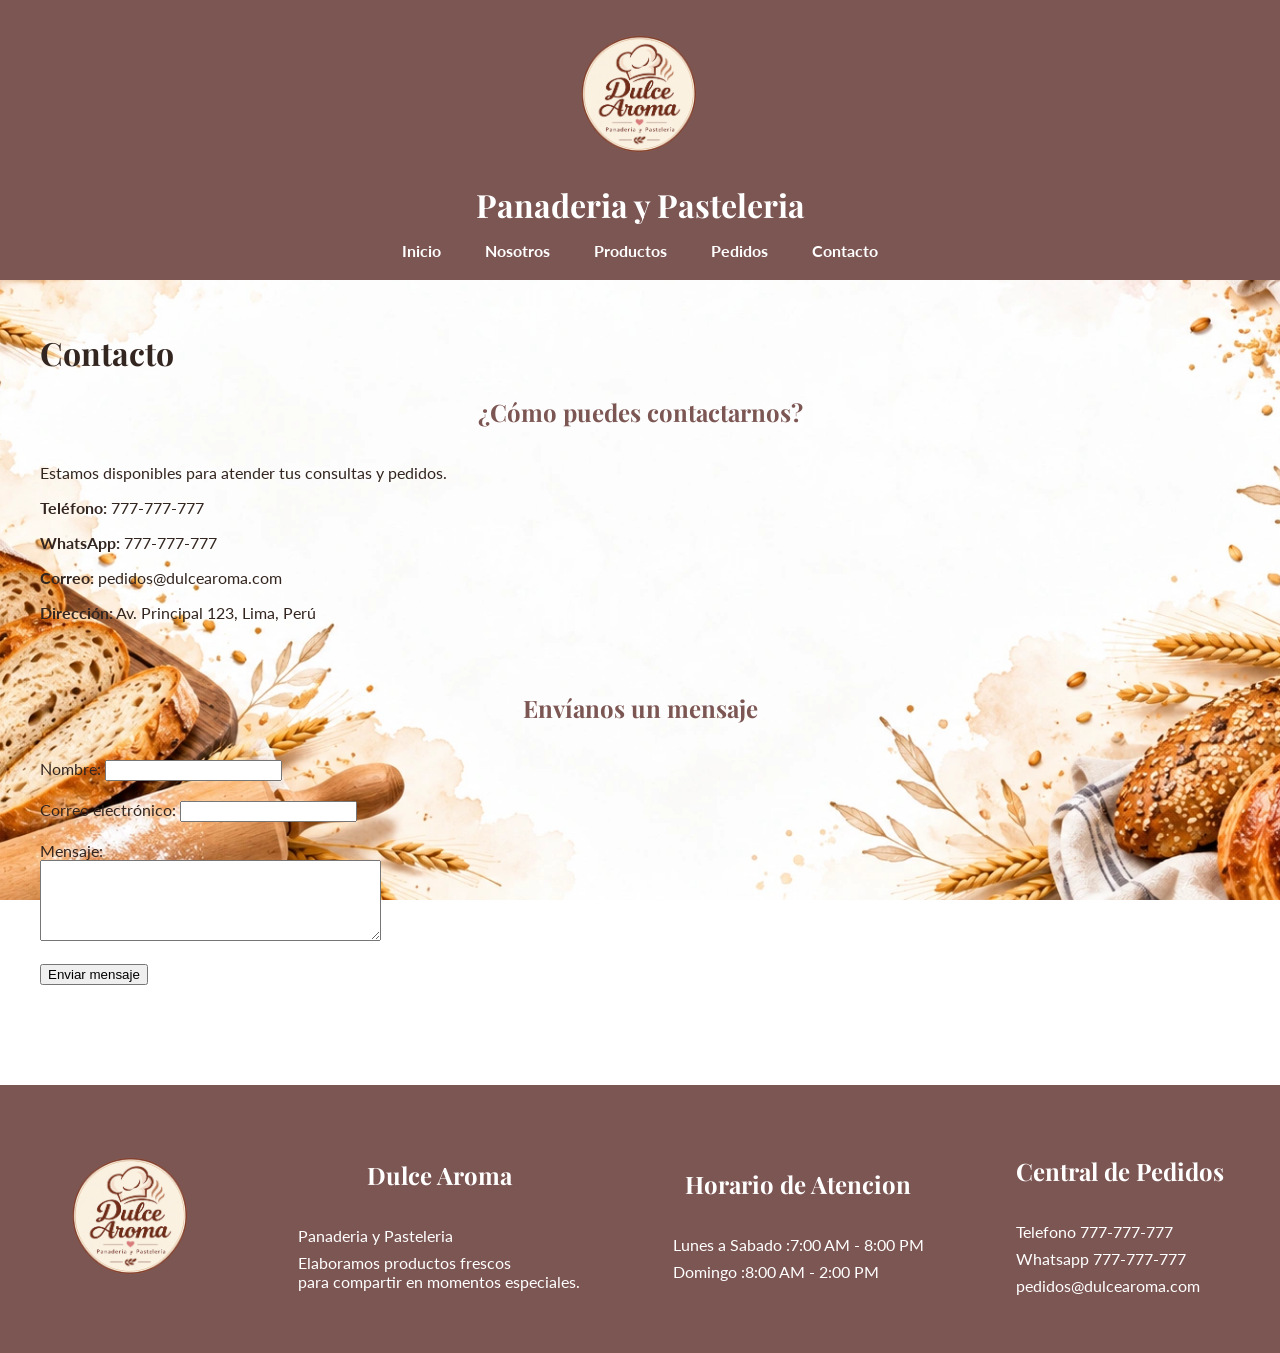
==== contacto.html @ 2ff8c884 "ewe ewe" ====
<!DOCTYPE html>
<html lang="en">
<head>
    <meta charset="UTF-8">
    <meta name="viewport" content="width=device-width, initial-scale=1.0">
    <title>Contacto</title>
    <link rel="stylesheet" href="css/styles.css">
    <link rel="preconnect" href="https://fonts.googleapis.com">
    <link rel="preconnect" href="https://fonts.gstatic.com" crossorigin>

    <link href="https://fonts.googleapis.com/css2?family=Lato:wght@400;700&family=Playfair+Display:wght@600;700&display=swap" rel="stylesheet">
</head>
<body>
    <header>
    <img src="img/logo.webp" alt="Logotipo de Dulce Aroma">
    <h1>Panaderia y Pasteleria</h1>
    <div>
        <nav>
        <a href="index.html">Inicio</a>
        <a href="nosotros.html">Nosotros</a>
        <a href="productos.html">Productos</a>
        <a href="pedidos.html">Pedidos</a>
        <a href="contacto.html">Contacto</a>
        </nav>
     </div>
     
   
    </header>

<body>

    <main>

        <h1>Contacto</h1>

        <section>
            <h2>¿Cómo puedes contactarnos?</h2>

            <p>Estamos disponibles para atender tus consultas y pedidos.</p>

            <p><strong>Teléfono:</strong> 777-777-777</p>
            <p><strong>WhatsApp:</strong> 777-777-777</p>
            <p><strong>Correo:</strong> pedidos@dulcearoma.com</p>
            <p><strong>Dirección:</strong> Av. Principal 123, Lima, Perú</p>
        </section>

    

        <section>
            <h2>Envíanos un mensaje</h2>

            <form>

                <label for="nombre">Nombre:</label>
                <input type="text" id="nombre" name="nombre">

                <br><br>

                <label for="correo">Correo electrónico:</label>
                <input type="email" id="correo" name="correo">

                <br><br>

                <label for="mensaje">Mensaje:</label>
                <br>
                <textarea id="mensaje" name="mensaje" rows="5" cols="40"></textarea>

                <br><br>

                <button type="submit">Enviar mensaje</button>

            </form>
        </section>

    </main>





    <footer>
        <section>
            <img src="img/logo.webp" alt="Logotipo de Dulce Aroma">
        </section>
        <section>
            <h2>Dulce Aroma</h2>
            <p>Panaderia y Pasteleria</p>
            <p>Elaboramos productos frescos <br> para compartir en momentos especiales.</p>   
       </section>
        <section>
            <h2>Horario de Atencion</h2>
            <p>Lunes a Sabado :7:00 AM - 8:00 PM</p>
            <p>Domingo :8:00 AM - 2:00 PM</p>
        </section>
         <section>
            <h2>Central de Pedidos</h2>
            <p>Telefono 777-777-777</p>
            <p>Whatsapp 777-777-777</p>   
            <p>pedidos@dulcearoma.com</p>
       </section>
    
            
    </footer>
</body>
</html>
---- css/styles.css ----
* {
    box-sizing: border-box;
}

body {
    margin: 0;
    font-family: "lato", sans-serif;
    background-image: url('../img/fondo3.webp');
    background-size: cover;
    background-position: center;
    background-attachment: fixed;
    color: #33251F;
}
h1, h2, h3 {
    font-family: "Playfair Display", serif;
    
}


/* =========================
   HEADER
   ========================= */

header {
    background-color: #7C5653;
    color: #FFFFFF;
    text-align: center;
    padding: 20px;
}

header img {
    width: 150px;
    max-width: 100%;
}

header h1 {
    color: #FFFFFF;
    margin: 10px 0 5px;
}

header p {
    margin: 0 0 20px;
    color: #FFFFFF;
}


/* =========================
   MENU
   ========================= */

nav {
    margin-top: 15px;
}

nav a {
    color: #FFFFFF;
    text-decoration: none;
    margin: 0 20px;
    font-weight: bold;
}

nav a:hover {
    color: #F3E4D0;
}


/* =========================
   CONTENIDO PRINCIPAL
   ========================= */

main {
    max-width: 1400px;
    margin: 0 auto;
    padding: 30px 40px;
}

section {
    margin-bottom: 70px;
}

section > h2 {
    text-align: center;
    color: #7C5653;
    margin-bottom: 35px;
}


/* =========================
   PRIMERA SECCIÓN
   ========================= */

main section:first-child {
    width: 100vw;
    margin-left: calc(50% - 50vw);
    text-align: center;
}

main section:first-child img {
    width: 100%;
    display: block;
}

main section:first-child p {
    font-size: 18px;
}


/* =========================
   CATEGORÍAS
   ========================= */

.categorias {
    display: grid;
    grid-template-columns: repeat(4, 1fr);
    gap: 50px;
}

.categorias h2 {
    grid-column: 1 / -1;
}


/* Imágenes de las categorías */

.categorias article img {
    width: 100%;
    height: 280px;
    object-fit: cover;
    display: block;

    border-radius: 15px;
    box-shadow: 0 4px 10px rgba(0, 0, 0, 0.20);
}


/* =========================
   PRODUCTOS DESTACADOS
   ========================= */

.productos-destacados {
    display: grid;
    grid-template-columns: repeat(4, 1fr);
    gap: 50px;
}

.productos-destacados h2 {
    grid-column: 1 / -1;
}


/* =========================
   ARTÍCULOS
   ========================= */

article {
    background-color: transparent;
    padding: 0;
    margin: 0;
    text-align: center;
}

article h3 {
    color: #7C5653;
    margin-bottom: 20px;
}

article p {
    margin-top: 18px;
    line-height: 1.4;
}


/* =========================
   FOOTER
   ========================= */

footer {
    background-color: #7C5653;
    color: #FFFFFF;
    padding: 50px 40px;

    display: flex;
    justify-content: space-around;
    align-items: center;

    gap: 60px;
}

footer section {
    margin-bottom: 0;
}

footer h2 {
    color: #FFFFFF;
}

footer p {
    margin: 8px 0;
}

footer img {
    width: 150px;
    height: auto;
}


/* =========================
   SLIDER
   ========================= */

.slider {
    width: 100%;
    height: 700px;
    overflow: hidden;
}

.imagenes {
    display: flex;
    width: 400%;
    animation: cambiar 20s infinite;
}

.imagenes img {
    width: 25%;
    height: 700px;
    object-fit: cover;
}


/* Animación del slider */

@keyframes cambiar {

    0% {
        transform: translateX(0);
    }

    20% {
        transform: translateX(0);
    }

    25% {
        transform: translateX(-25%);
    }

    45% {
        transform: translateX(-25%);
    }

    50% {
        transform: translateX(-50%);
    }

    70% {
        transform: translateX(-50%);
    }

    75% {
        transform: translateX(-75%);
    }

    95% {
        transform: translateX(-75%);
    }

    100% {
        transform: translateX(0);
    }
}


/* =========================
   PÁGINA NOSOTROS
   ========================= */

.nosotros-bloque {
    display: grid;
    grid-template-columns: 1fr 1fr;
    align-items: center;
    gap: 50px;
    max-width: 1200px;
    margin: 0 auto 70px;
    padding: 30px;
}

.nosotros-texto {
    text-align: left;
}

.nosotros-texto h2 {
    color: #7C5653;
    margin-bottom: 20px;
}

.nosotros-texto p {
    font-size: 18px;
    line-height: 1.6;
}

.nosotros-imagen img {
    width: 100%;
    height: 350px;
    object-fit: cover;
    border-radius: 20px;
    box-shadow: 0 4px 12px rgba(0, 0, 0, 0.20);
}


/* =========================
   PÁGINA PRODUCTOS
   ========================= */

.producto-categoria {
    display: grid;
    grid-template-columns: 1fr 1fr;
    align-items: center;
    gap: 60px;
    max-width: 1200px;
    margin: 0 auto 70px;
    padding: 30px;
}

.producto-texto {
    text-align: left;
}

.producto-texto h2 {
    color: #7C5653;
    margin-bottom: 25px;
}

.producto-texto ul {
    padding-left: 25px;
}

.producto-texto li {
    font-size: 18px;
    margin-bottom: 10px;
}

.producto-imagen img {
    width: 100%;
    height: 350px;
    object-fit: cover;
    border-radius: 20px;
    box-shadow: 0 4px 12px rgba(0, 0, 0, 0.20);
}


/* =========================
   RESPONSIVE
   TABLETS
   ========================= */

@media (max-width: 1024px) {

    main {
        padding: 30px;
    }

    nav a {
        margin: 0 10px;
    }

    .categorias {
        grid-template-columns: repeat(2, 1fr);
        gap: 30px;
    }

    .productos-destacados {
        grid-template-columns: repeat(2, 1fr);
        gap: 30px;
    }

    footer {
        gap: 30px;
    }

}


/* =========================
   RESPONSIVE
   CELULARES
   ========================= */

@media (max-width: 768px) {

    /* BODY */

    body {
        background-attachment: scroll;
    }


    /* HEADER */

    header {
        padding: 15px;
    }

    header img {
        width: 120px;
    }

    header h1 {
        font-size: 24px;
    }


    /* MENÚ */

    nav {
        display: flex;
        flex-direction: column;
        align-items: center;
        gap: 12px;
    }

    nav a {
        margin: 0;
    }


    /* CONTENIDO */

    main {
        padding: 20px;
    }

    main h1 {
        font-size: 28px;
    }


    /* CATEGORÍAS */

    .categorias {
        grid-template-columns: 1fr;
        gap: 40px;
    }

    .categorias article img {
        height: 300px;
    }


    /* PRODUCTOS DESTACADOS */

    .productos-destacados {
        grid-template-columns: 1fr;
        gap: 40px;
    }


    /* SLIDER */

    .slider {
        height: 400px;
    }

    .imagenes img {
        height: 400px;
    }


    /* NOSOTROS */

    .nosotros-bloque {
        grid-template-columns: 1fr;
        gap: 30px;
        padding: 20px;
        margin-bottom: 50px;
    }

    .nosotros-texto {
        text-align: left;
    }

    .nosotros-texto h2 {
        text-align: center;
    }

    .nosotros-texto p {
        font-size: 16px;
    }

    .nosotros-imagen img {
        height: 300px;
    }


    /* PRODUCTOS */

    .producto-categoria {
        grid-template-columns: 1fr;
        gap: 30px;
        padding: 20px;
        margin-bottom: 50px;
    }

    .producto-texto {
        order: 1;
    }

    .producto-imagen {
        order: 2;
    }

    .producto-imagen img {
        height: 300px;
    }


    /* FOOTER */

    footer {
        flex-direction: column;
        text-align: center;
        padding: 40px 20px;
        gap: 30px;
    }

    footer section {
        width: 100%;
    }

    footer img {
        width: 120px;
    }

}
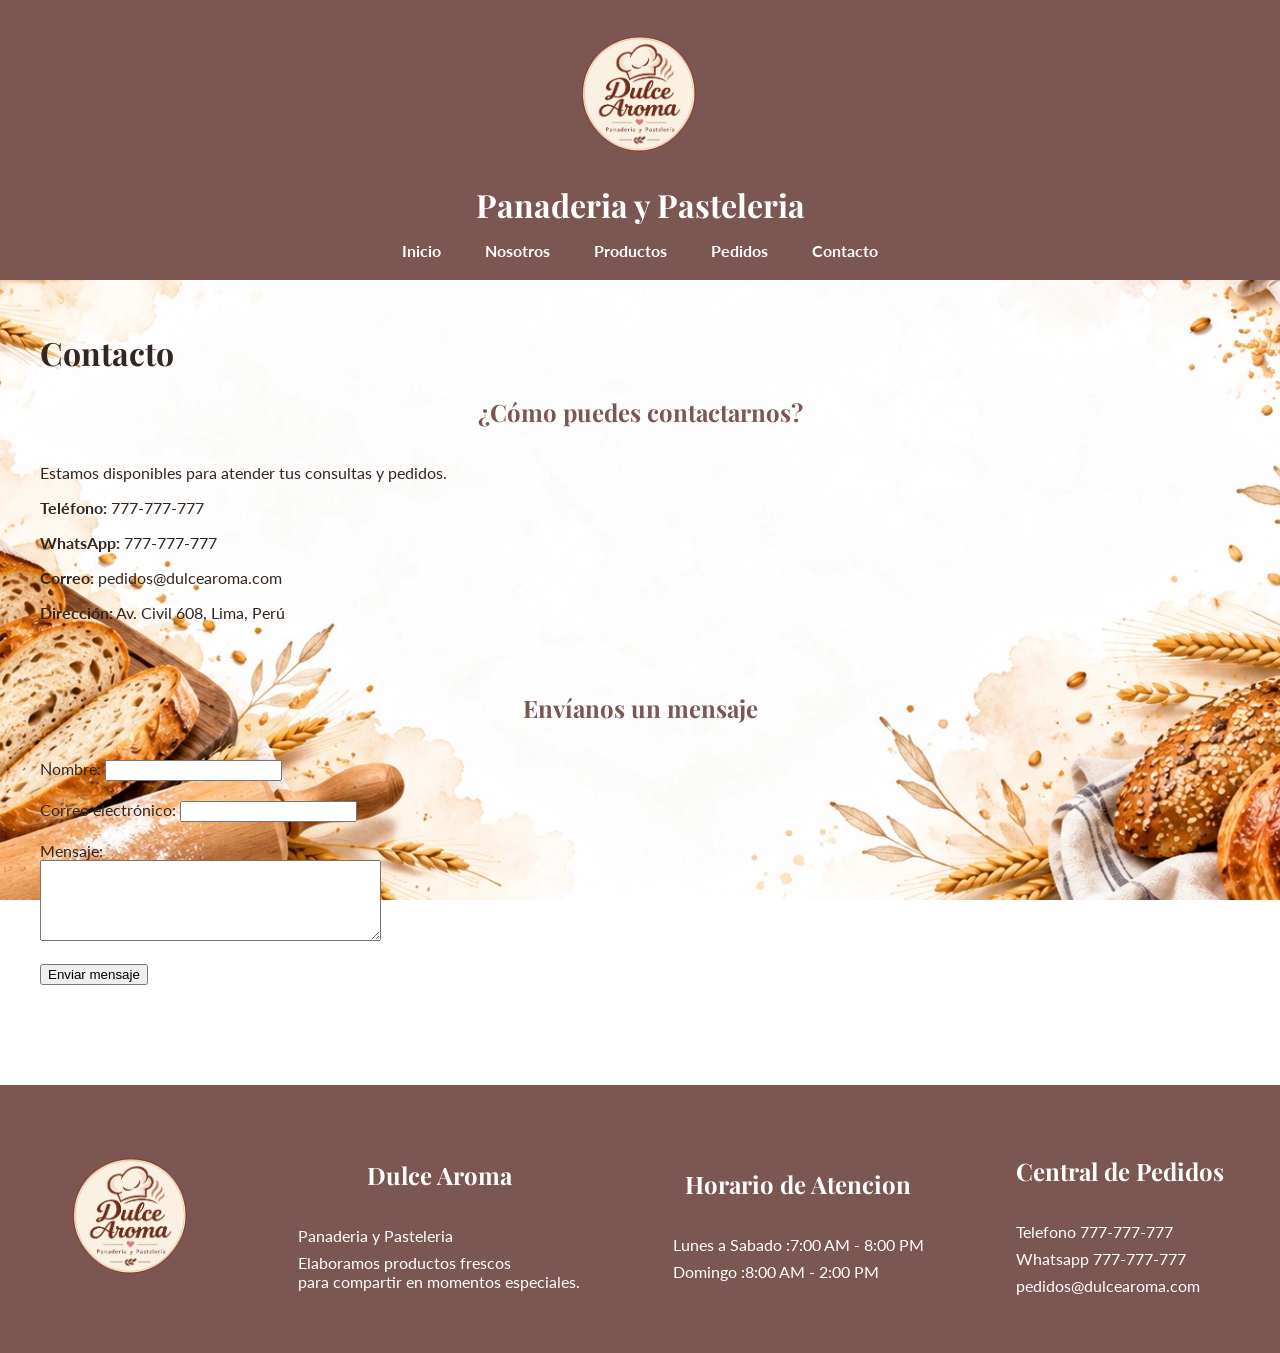
==== commit 1c496bb0: "Final 1 Proyecto" ====
--- a/contacto.html
+++ b/contacto.html
@@ -1,5 +1,5 @@
 <!DOCTYPE html>
-<html lang="en">
+<html lang="es">
 <head>
     <meta charset="UTF-8">
     <meta name="viewport" content="width=device-width, initial-scale=1.0">
@@ -27,8 +27,6 @@
    
     </header>
 
-<body>
-
     <main>
 
         <h1>Contacto</h1>
@@ -41,7 +39,7 @@
             <p><strong>Teléfono:</strong> 777-777-777</p>
             <p><strong>WhatsApp:</strong> 777-777-777</p>
             <p><strong>Correo:</strong> pedidos@dulcearoma.com</p>
-            <p><strong>Dirección:</strong> Av. Principal 123, Lima, Perú</p>
+            <p><strong>Dirección:</strong> Av. Civil 608, Lima, Perú</p>
         </section>
 
     
--- a/css/styles.css
+++ b/css/styles.css
@@ -17,9 +17,7 @@
 }
 
 
-/* =========================
-   HEADER
-   ========================= */
+/* HEADER */
 
 header {
     background-color: #7C5653;
@@ -44,9 +42,7 @@
 }
 
 
-/* =========================
-   MENU
-   ========================= */
+/* MENU */
 
 nav {
     margin-top: 15px;
@@ -64,9 +60,7 @@
 }
 
 
-/* =========================
-   CONTENIDO PRINCIPAL
-   ========================= */
+/* CONTENIDO PRINCIPAL */
 
 main {
     max-width: 1400px;
@@ -85,9 +79,7 @@
 }
 
 
-/* =========================
-   PRIMERA SECCIÓN
-   ========================= */
+/* PRIMERA SECCIÓN */
 
 main section:first-child {
     width: 100vw;
@@ -105,9 +97,7 @@
 }
 
 
-/* =========================
-   CATEGORÍAS
-   ========================= */
+/* CATEGORÍAS */
 
 .categorias {
     display: grid;
@@ -120,7 +110,7 @@
 }
 
 
-/* Imágenes de las categorías */
+/* IMAGENES DE LAS CATEGORIAS */
 
 .categorias article img {
     width: 100%;
@@ -133,9 +123,7 @@
 }
 
 
-/* =========================
-   PRODUCTOS DESTACADOS
-   ========================= */
+/* PRODUCTOS DESTACADOS */
 
 .productos-destacados {
     display: grid;
@@ -148,9 +136,7 @@
 }
 
 
-/* =========================
-   ARTÍCULOS
-   ========================= */
+/* ARTÍCULOS */
 
 article {
     background-color: transparent;
@@ -170,9 +156,7 @@
 }
 
 
-/* =========================
-   FOOTER
-   ========================= */
+/* FOOTER */
 
 footer {
     background-color: #7C5653;
@@ -204,9 +188,7 @@
 }
 
 
-/* =========================
-   SLIDER
-   ========================= */
+/* SLIDER */
 
 .slider {
     width: 100%;
@@ -227,7 +209,7 @@
 }
 
 
-/* Animación del slider */
+/* ANIMACION DEL SLIDER */
 
 @keyframes cambiar {
 
@@ -269,9 +251,7 @@
 }
 
 
-/* =========================
-   PÁGINA NOSOTROS
-   ========================= */
+/* PÁGINA NOSOTROS */
 
 .nosotros-bloque {
     display: grid;
@@ -306,9 +286,7 @@
 }
 
 
-/* =========================
-   PÁGINA PRODUCTOS
-   ========================= */
+/* PÁGINA PRODUCTOS */
 
 .producto-categoria {
     display: grid;
@@ -347,10 +325,7 @@
 }
 
 
-/* =========================
-   RESPONSIVE
-   TABLETS
-   ========================= */
+/* RESPONSIVE TABLETS */
 
 @media (max-width: 1024px) {
 
@@ -379,10 +354,7 @@
 }
 
 
-/* =========================
-   RESPONSIVE
-   CELULARES
-   ========================= */
+/* RESPONSIVE CELULARES */
 
 @media (max-width: 768px) {
 
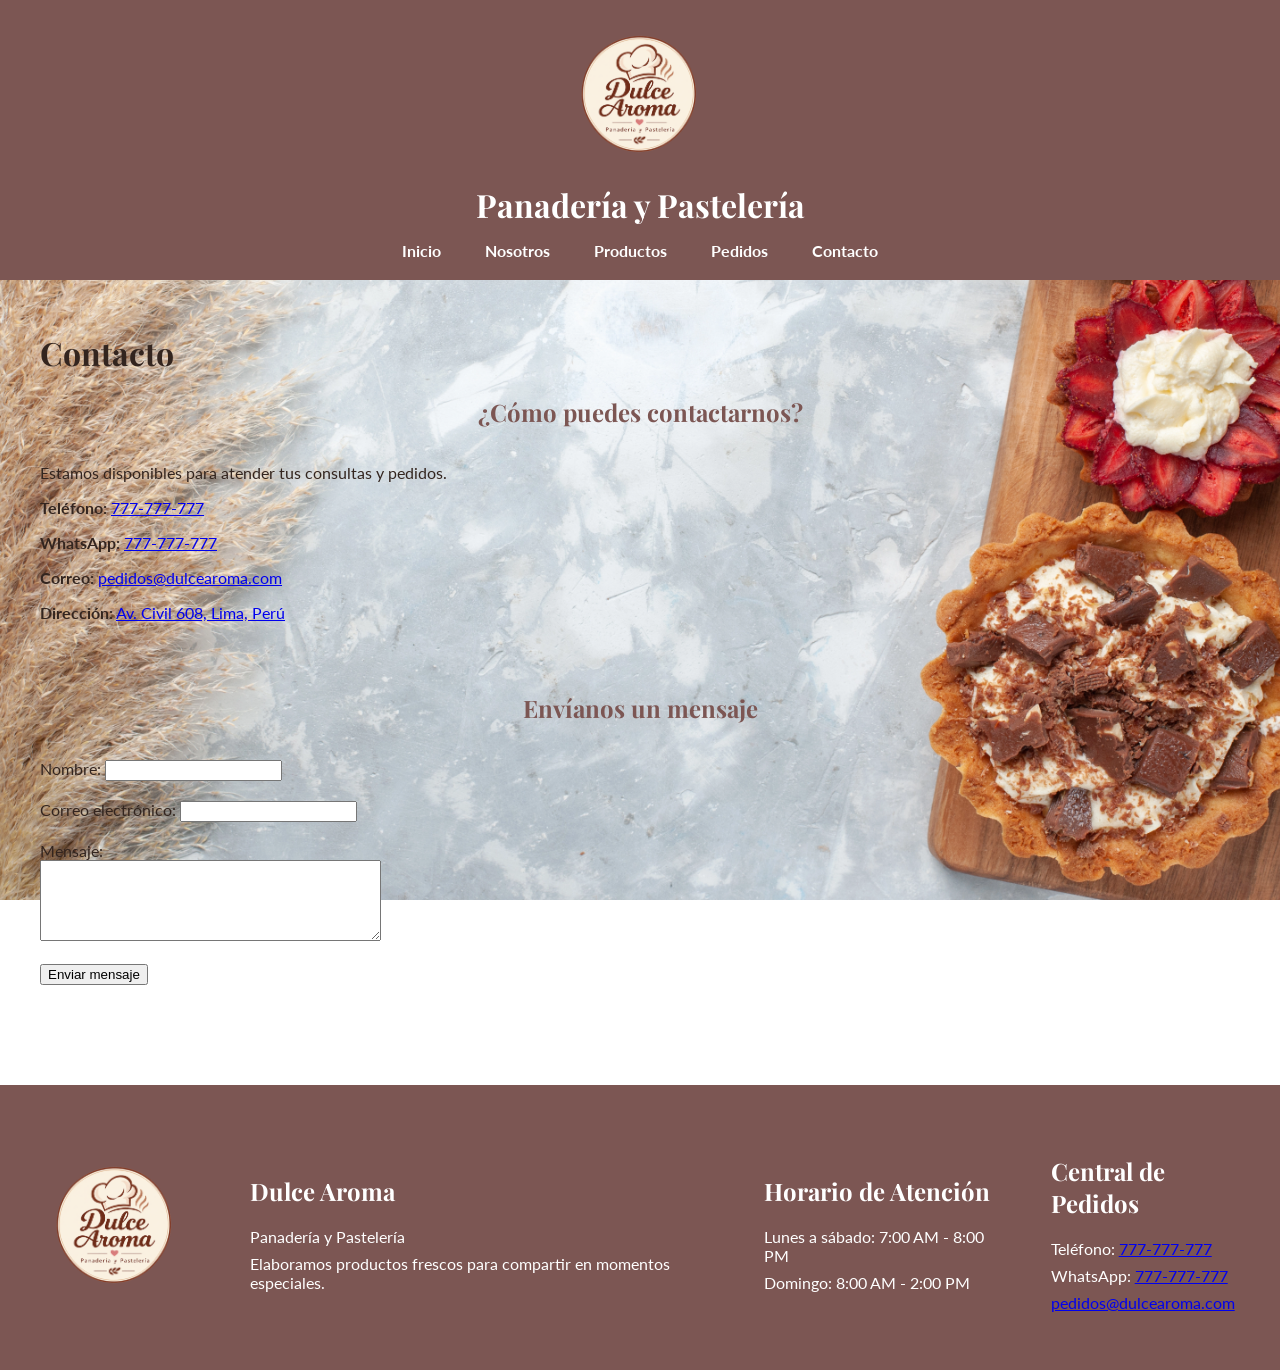
==== commit d4d4fe7e: "actualizacion 1" ====
--- a/contacto.html
+++ b/contacto.html
@@ -4,27 +4,27 @@
     <meta charset="UTF-8">
     <meta name="viewport" content="width=device-width, initial-scale=1.0">
     <title>Contacto</title>
+
     <link rel="stylesheet" href="css/styles.css">
+
     <link rel="preconnect" href="https://fonts.googleapis.com">
     <link rel="preconnect" href="https://fonts.gstatic.com" crossorigin>
-
     <link href="https://fonts.googleapis.com/css2?family=Lato:wght@400;700&family=Playfair+Display:wght@600;700&display=swap" rel="stylesheet">
 </head>
+
 <body>
+
     <header>
-    <img src="img/logo.webp" alt="Logotipo de Dulce Aroma">
-    <h1>Panaderia y Pasteleria</h1>
-    <div>
+        <img src="img/logo.webp" alt="Logotipo de Dulce Aroma">
+        <h1>Panadería y Pastelería</h1>
+
         <nav>
-        <a href="index.html">Inicio</a>
-        <a href="nosotros.html">Nosotros</a>
-        <a href="productos.html">Productos</a>
-        <a href="pedidos.html">Pedidos</a>
-        <a href="contacto.html">Contacto</a>
+            <a href="index.html">Inicio</a>
+            <a href="nosotros.html">Nosotros</a>
+            <a href="productos.html">Productos</a>
+            <a href="pedidos.html">Pedidos</a>
+            <a href="contacto.html">Contacto</a>
         </nav>
-     </div>
-     
-   
     </header>
 
     <main>
@@ -32,19 +32,41 @@
         <h1>Contacto</h1>
 
         <section>
+
             <h2>¿Cómo puedes contactarnos?</h2>
 
             <p>Estamos disponibles para atender tus consultas y pedidos.</p>
 
-            <p><strong>Teléfono:</strong> 777-777-777</p>
-            <p><strong>WhatsApp:</strong> 777-777-777</p>
-            <p><strong>Correo:</strong> pedidos@dulcearoma.com</p>
-            <p><strong>Dirección:</strong> Av. Civil 608, Lima, Perú</p>
+            <p>
+                <strong>Teléfono:</strong>
+                <a href="tel:+51777777777">777-777-777</a>
+            </p>
+
+            <p>
+                <strong>WhatsApp:</strong>
+                <a href="https://wa.me/51777777777">777-777-777</a>
+            </p>
+
+            <p>
+                <strong>Correo:</strong>
+                <a href="mailto:pedidos@dulcearoma.com">
+                    pedidos@dulcearoma.com
+                </a>
+            </p>
+
+            <p>
+                <strong>Dirección:</strong>
+                <a href="https://www.google.com/maps/search/?api=1&query=Av.%20Civil%20608%2C%20Lima%2C%20Per%C3%BA"
+                   target="_blank"
+                   rel="noopener noreferrer">
+                    Av. Civil 608, Lima, Perú
+                </a>
+            </p>
+
         </section>
 
-    
+        <section>
 
-        <section>
             <h2>Envíanos un mensaje</h2>
 
             <form>
@@ -61,6 +83,7 @@
 
                 <label for="mensaje">Mensaje:</label>
                 <br>
+
                 <textarea id="mensaje" name="mensaje" rows="5" cols="40"></textarea>
 
                 <br><br>
@@ -68,36 +91,37 @@
                 <button type="submit">Enviar mensaje</button>
 
             </form>
+
         </section>
 
     </main>
 
+    <footer>
 
+        <div>
+            <img src="img/logo.webp" alt="Logotipo de Dulce Aroma">
+        </div>
 
+        <div>
+            <h2>Dulce Aroma</h2>
+            <p>Panadería y Pastelería</p>
+            <p>Elaboramos productos frescos para compartir en momentos especiales.</p>
+        </div>
 
+        <div>
+            <h2>Horario de Atención</h2>
+            <p>Lunes a sábado: 7:00 AM - 8:00 PM</p>
+            <p>Domingo: 8:00 AM - 2:00 PM</p>
+        </div>
 
-    <footer>
-        <section>
-            <img src="img/logo.webp" alt="Logotipo de Dulce Aroma">
-        </section>
-        <section>
-            <h2>Dulce Aroma</h2>
-            <p>Panaderia y Pasteleria</p>
-            <p>Elaboramos productos frescos <br> para compartir en momentos especiales.</p>   
-       </section>
-        <section>
-            <h2>Horario de Atencion</h2>
-            <p>Lunes a Sabado :7:00 AM - 8:00 PM</p>
-            <p>Domingo :8:00 AM - 2:00 PM</p>
-        </section>
-         <section>
+        <div>
             <h2>Central de Pedidos</h2>
-            <p>Telefono 777-777-777</p>
-            <p>Whatsapp 777-777-777</p>   
-            <p>pedidos@dulcearoma.com</p>
-       </section>
-    
-            
+            <p>Teléfono: <a href="tel:+51777777777">777-777-777</a></p>
+            <p>WhatsApp: <a href="https://wa.me/51777777777">777-777-777</a></p>
+            <p><a href="mailto:pedidos@dulcearoma.com">pedidos@dulcearoma.com</a></p>
+        </div>
+
     </footer>
+
 </body>
 </html>
--- a/css/styles.css
+++ b/css/styles.css
@@ -5,7 +5,7 @@
 body {
     margin: 0;
     font-family: "lato", sans-serif;
-    background-image: url('../img/fondo3.webp');
+    background-image: url('../img/fondo4.webp');
     background-size: cover;
     background-position: center;
     background-attachment: fixed;
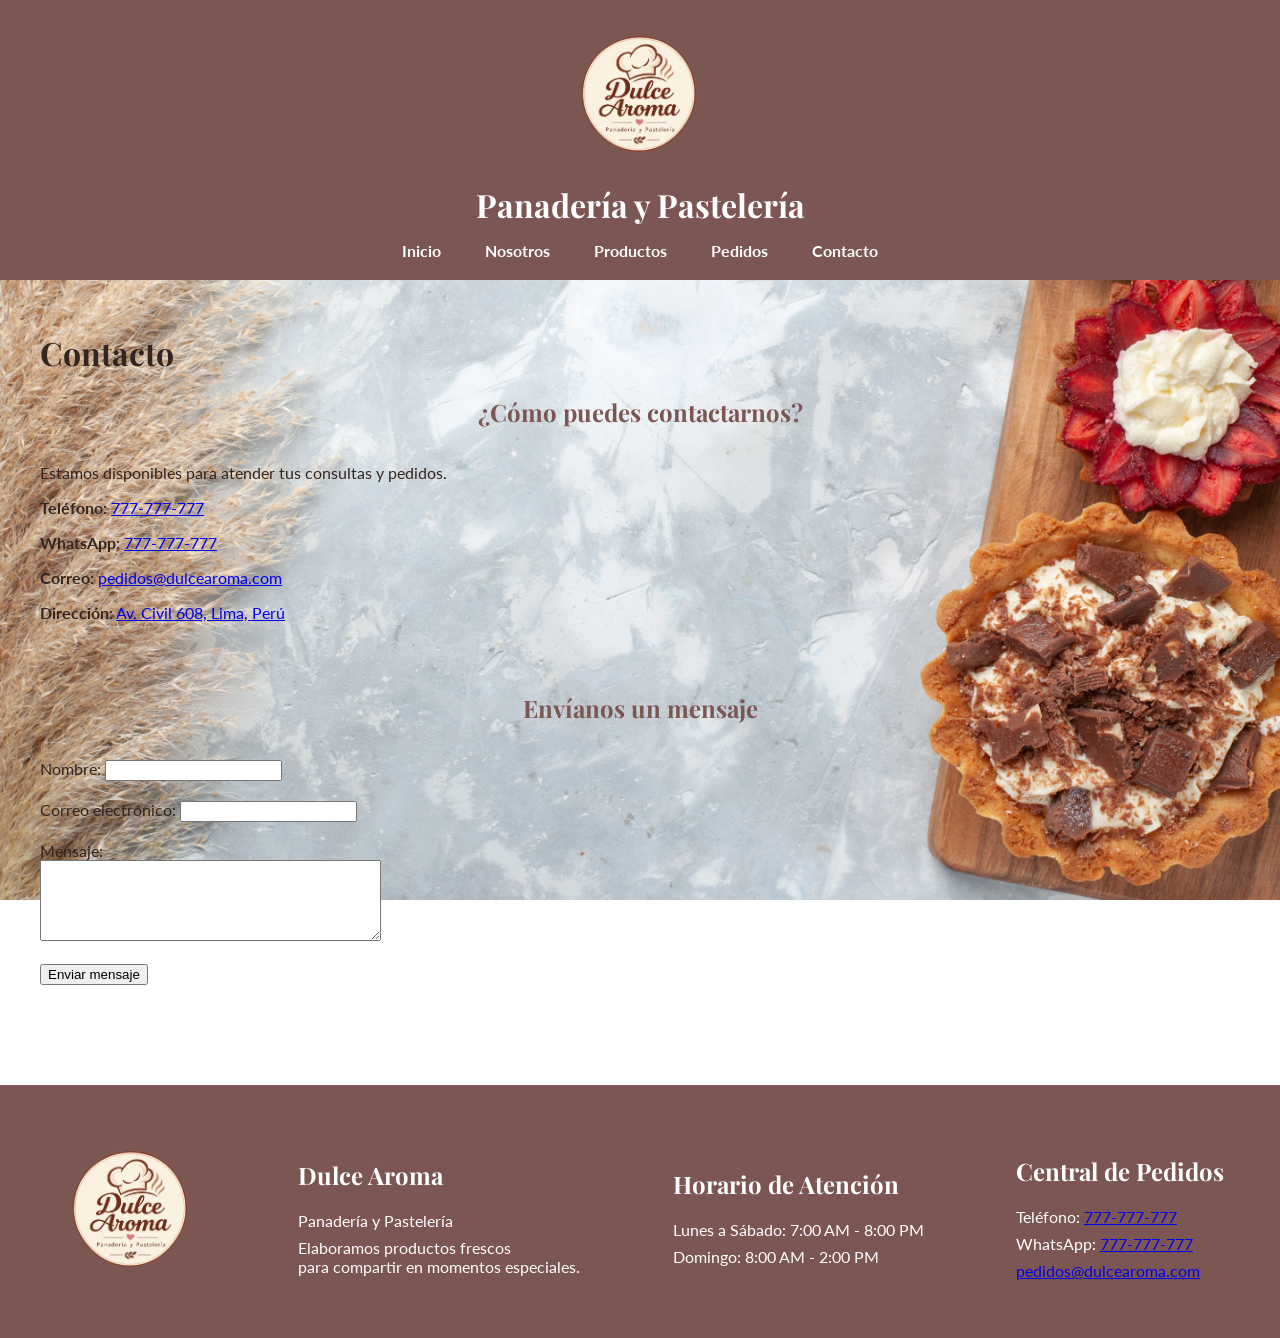
==== commit 71817ec4: "actualizacion 2" ====
--- a/contacto.html
+++ b/contacto.html
@@ -1,8 +1,10 @@
 <!DOCTYPE html>
 <html lang="es">
+
 <head>
     <meta charset="UTF-8">
     <meta name="viewport" content="width=device-width, initial-scale=1.0">
+
     <title>Contacto</title>
 
     <link rel="stylesheet" href="css/styles.css">
@@ -15,7 +17,9 @@
 <body>
 
     <header>
+
         <img src="img/logo.webp" alt="Logotipo de Dulce Aroma">
+
         <h1>Panadería y Pastelería</h1>
 
         <nav>
@@ -25,6 +29,7 @@
             <a href="pedidos.html">Pedidos</a>
             <a href="contacto.html">Contacto</a>
         </nav>
+
     </header>
 
     <main>
@@ -44,21 +49,18 @@
 
             <p>
                 <strong>WhatsApp:</strong>
-                <a href="https://wa.me/51777777777">777-777-777</a>
+                <a href="https://wa.me/51777777777" target="_blank" rel="noopener noreferrer">777-777-777</a>
             </p>
 
             <p>
                 <strong>Correo:</strong>
-                <a href="mailto:pedidos@dulcearoma.com">
-                    pedidos@dulcearoma.com
-                </a>
+                <a href="mailto:pedidos@dulcearoma.com">pedidos@dulcearoma.com</a>
             </p>
 
             <p>
                 <strong>Dirección:</strong>
                 <a href="https://www.google.com/maps/search/?api=1&query=Av.%20Civil%20608%2C%20Lima%2C%20Per%C3%BA"
-                   target="_blank"
-                   rel="noopener noreferrer">
+                target="_blank" rel="noopener noreferrer">
                     Av. Civil 608, Lima, Perú
                 </a>
             </p>
@@ -72,16 +74,19 @@
             <form>
 
                 <label for="nombre">Nombre:</label>
+
                 <input type="text" id="nombre" name="nombre">
 
                 <br><br>
 
                 <label for="correo">Correo electrónico:</label>
+
                 <input type="email" id="correo" name="correo">
 
                 <br><br>
 
                 <label for="mensaje">Mensaje:</label>
+
                 <br>
 
                 <textarea id="mensaje" name="mensaje" rows="5" cols="40"></textarea>
@@ -99,26 +104,41 @@
     <footer>
 
         <div>
+
             <img src="img/logo.webp" alt="Logotipo de Dulce Aroma">
+
         </div>
 
         <div>
+
             <h2>Dulce Aroma</h2>
+
             <p>Panadería y Pastelería</p>
-            <p>Elaboramos productos frescos para compartir en momentos especiales.</p>
+
+            <p>Elaboramos productos frescos <br> para compartir en momentos especiales.</p>
+
         </div>
 
         <div>
+
             <h2>Horario de Atención</h2>
-            <p>Lunes a sábado: 7:00 AM - 8:00 PM</p>
+
+            <p>Lunes a Sábado: 7:00 AM - 8:00 PM</p>
+
             <p>Domingo: 8:00 AM - 2:00 PM</p>
+
         </div>
 
         <div>
+
             <h2>Central de Pedidos</h2>
+
             <p>Teléfono: <a href="tel:+51777777777">777-777-777</a></p>
-            <p>WhatsApp: <a href="https://wa.me/51777777777">777-777-777</a></p>
+
+            <p>WhatsApp: <a href="https://wa.me/51777777777" target="_blank" rel="noopener noreferrer">777-777-777</a></p>
+
             <p><a href="mailto:pedidos@dulcearoma.com">pedidos@dulcearoma.com</a></p>
+
         </div>
 
     </footer>
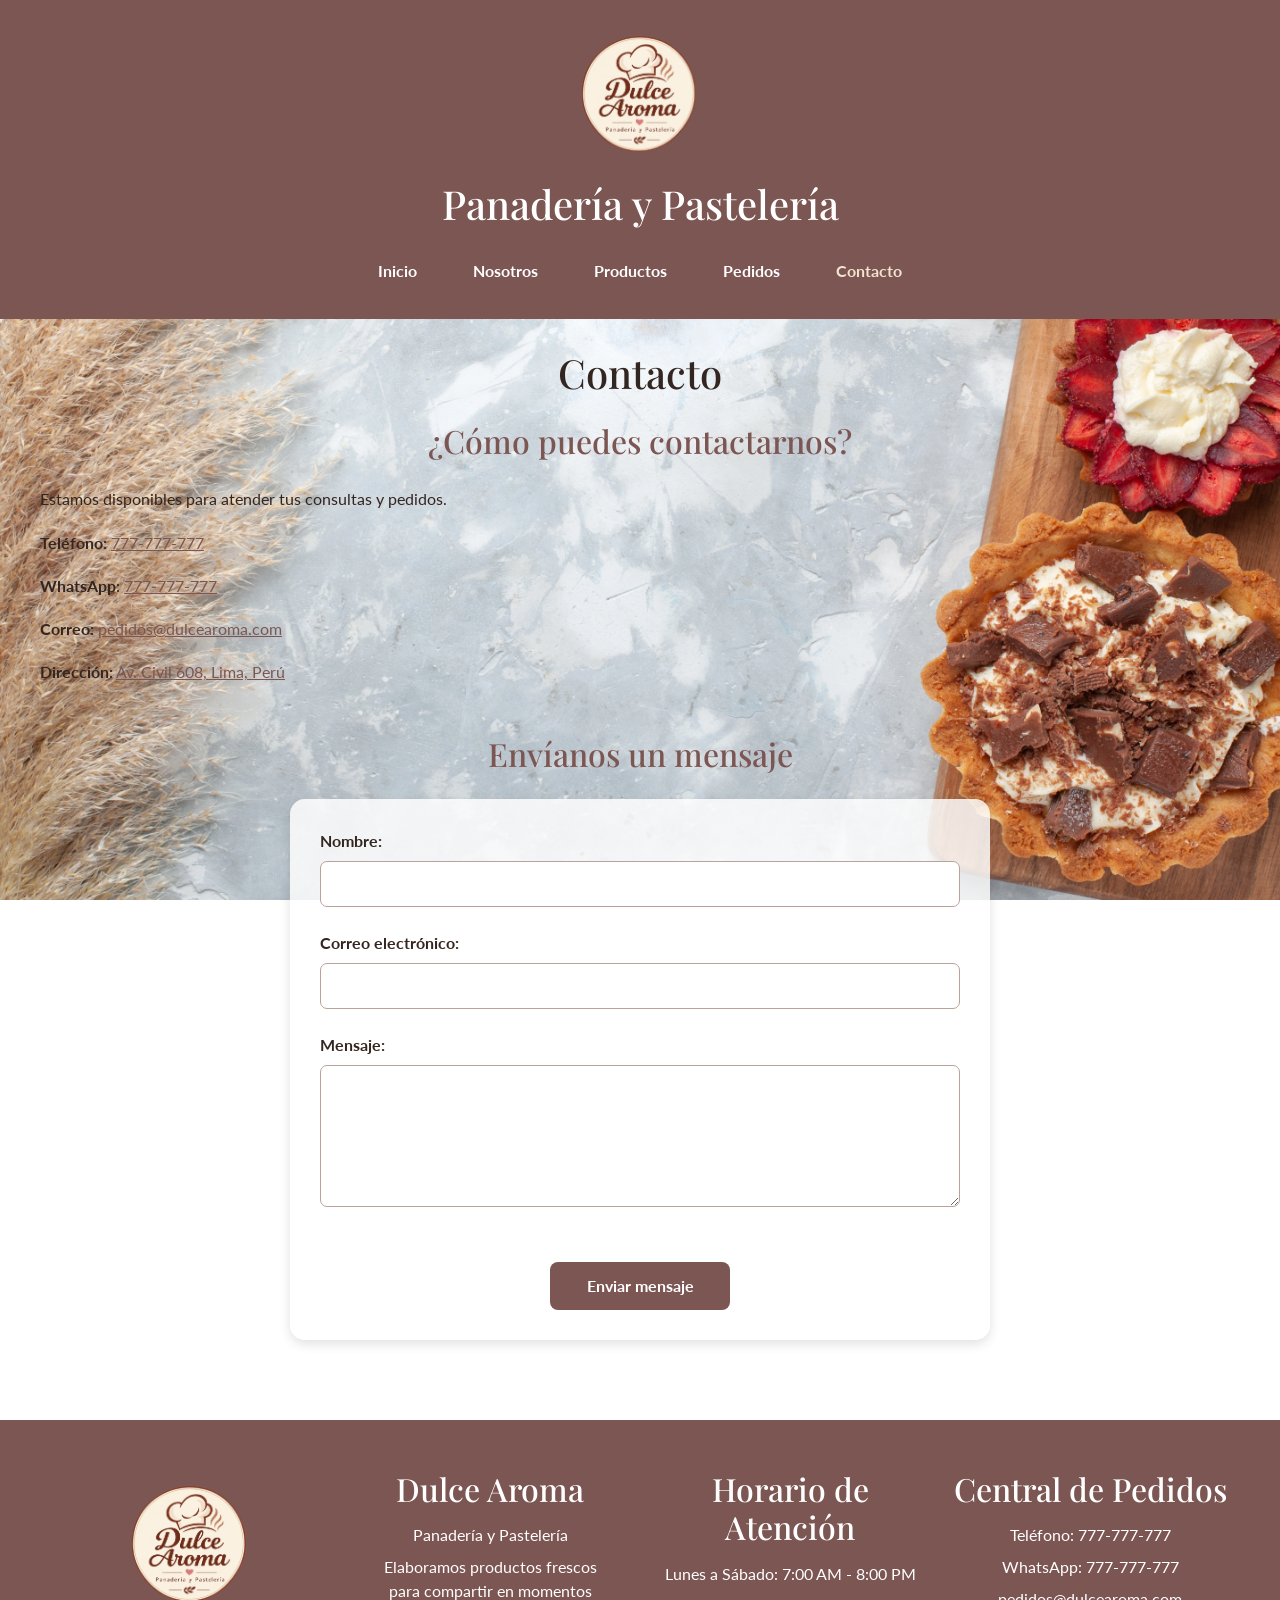
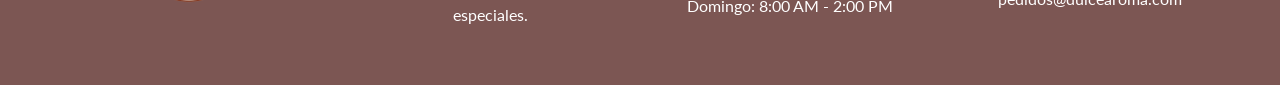
==== commit 834ccc76: "actualizacion 4" ====
--- a/contacto.html
+++ b/contacto.html
@@ -1,3 +1,4 @@
+
 <!DOCTYPE html>
 <html lang="es">
 
@@ -5,37 +6,92 @@
     <meta charset="UTF-8">
     <meta name="viewport" content="width=device-width, initial-scale=1.0">
 
-    <title>Contacto</title>
-
+    <title>Contacto | Dulce Aroma</title>
+
+    <!-- Bootstrap 5.3.8 -->
+    <link href="https://cdn.jsdelivr.net/npm/bootstrap@5.3.8/dist/css/bootstrap.min.css"
+        rel="stylesheet">
+
+    <!-- CSS personalizado -->
     <link rel="stylesheet" href="css/styles.css">
 
+    <!-- Fuentes personalizadas -->
     <link rel="preconnect" href="https://fonts.googleapis.com">
     <link rel="preconnect" href="https://fonts.gstatic.com" crossorigin>
-    <link href="https://fonts.googleapis.com/css2?family=Lato:wght@400;700&family=Playfair+Display:wght@600;700&display=swap" rel="stylesheet">
+
+    <link href="https://fonts.googleapis.com/css2?family=Lato:wght@400;700&family=Playfair+Display:wght@600;700&display=swap"
+        rel="stylesheet">
+
 </head>
 
 <body>
 
+    <!-- HEADER -->
     <header>
 
         <img src="img/logo.webp" alt="Logotipo de Dulce Aroma">
 
         <h1>Panadería y Pastelería</h1>
 
-        <nav>
-            <a href="index.html">Inicio</a>
-            <a href="nosotros.html">Nosotros</a>
-            <a href="productos.html">Productos</a>
-            <a href="pedidos.html">Pedidos</a>
-            <a href="contacto.html">Contacto</a>
+        <!-- MENÚ RESPONSIVE BOOTSTRAP -->
+        <nav class="navbar navbar-expand-lg navbar-dark">
+
+            <div class="container-fluid justify-content-start">
+
+                <button class="navbar-toggler" type="button"
+                    data-bs-toggle="collapse"
+                    data-bs-target="#menuPrincipal"
+                    aria-controls="menuPrincipal"
+                    aria-expanded="false"
+                    aria-label="Abrir menú de navegación">
+
+                    <span class="navbar-toggler-icon"></span>
+
+                </button>
+
+                <div class="collapse navbar-collapse justify-content-center"
+                    id="menuPrincipal">
+
+                    <ul class="navbar-nav">
+
+                        <li class="nav-item">
+                            <a class="nav-link" href="index.html">Inicio</a>
+                        </li>
+
+                        <li class="nav-item">
+                            <a class="nav-link" href="nosotros.html">Nosotros</a>
+                        </li>
+
+                        <li class="nav-item">
+                            <a class="nav-link" href="productos.html">Productos</a>
+                        </li>
+
+                        <li class="nav-item">
+                            <a class="nav-link" href="pedidos.html">Pedidos</a>
+                        </li>
+
+                        <li class="nav-item">
+                            <a class="nav-link active" href="contacto.html"
+                                aria-current="page">Contacto</a>
+                        </li>
+
+                    </ul>
+
+                </div>
+
+            </div>
+
         </nav>
 
     </header>
 
+
+    <!-- CONTENIDO PRINCIPAL -->
     <main>
 
         <h1>Contacto</h1>
 
+        <!-- INFORMACIÓN DE CONTACTO -->
         <section>
 
             <h2>¿Cómo puedes contactarnos?</h2>
@@ -49,24 +105,31 @@
 
             <p>
                 <strong>WhatsApp:</strong>
-                <a href="https://wa.me/51777777777" target="_blank" rel="noopener noreferrer">777-777-777</a>
+                <a href="https://wa.me/51777777777"
+                    target="_blank" rel="noopener noreferrer">
+                    777-777-777
+                </a>
             </p>
 
             <p>
                 <strong>Correo:</strong>
-                <a href="mailto:pedidos@dulcearoma.com">pedidos@dulcearoma.com</a>
+                <a href="mailto:pedidos@dulcearoma.com">
+                    pedidos@dulcearoma.com
+                </a>
             </p>
 
             <p>
                 <strong>Dirección:</strong>
                 <a href="https://www.google.com/maps/search/?api=1&query=Av.%20Civil%20608%2C%20Lima%2C%20Per%C3%BA"
-                target="_blank" rel="noopener noreferrer">
+                    target="_blank" rel="noopener noreferrer">
                     Av. Civil 608, Lima, Perú
                 </a>
             </p>
 
         </section>
 
+
+        <!-- FORMULARIO DE CONTACTO -->
         <section>
 
             <h2>Envíanos un mensaje</h2>
@@ -89,7 +152,8 @@
 
                 <br>
 
-                <textarea id="mensaje" name="mensaje" rows="5" cols="40"></textarea>
+                <textarea id="mensaje" name="mensaje"
+                    rows="5" cols="40"></textarea>
 
                 <br><br>
 
@@ -101,47 +165,82 @@
 
     </main>
 
+
+    <!-- FOOTER RESPONSIVE BOOTSTRAP -->
     <footer>
 
-        <div>
-
-            <img src="img/logo.webp" alt="Logotipo de Dulce Aroma">
+        <div class="container-fluid">
+
+            <div class="row g-4">
+
+                <!-- LOGOTIPO -->
+                <div class="col-12 col-sm-6 col-lg-3 footer-col">
+
+                    <img src="img/logo.webp" alt="Logotipo de Dulce Aroma">
+
+                </div>
+
+                <!-- DESCRIPCIÓN -->
+                <div class="col-12 col-sm-6 col-lg-3 footer-col">
+
+                    <h2>Dulce Aroma</h2>
+
+                    <p>Panadería y Pastelería</p>
+
+                    <p>
+                        Elaboramos productos frescos
+                        <br>
+                        para compartir en momentos especiales.
+                    </p>
+
+                </div>
+
+                <!-- HORARIOS -->
+                <div class="col-12 col-sm-6 col-lg-3 footer-col">
+
+                    <h2>Horario de Atención</h2>
+
+                    <p>Lunes a Sábado: 7:00 AM - 8:00 PM</p>
+
+                    <p>Domingo: 8:00 AM - 2:00 PM</p>
+
+                </div>
+
+                <!-- CONTACTO -->
+                <div class="col-12 col-sm-6 col-lg-3 footer-col">
+
+                    <h2>Central de Pedidos</h2>
+
+                    <p>
+                        Teléfono:
+                        <a href="tel:+51777777777">777-777-777</a>
+                    </p>
+
+                    <p>
+                        WhatsApp:
+                        <a href="https://wa.me/51777777777"
+                            target="_blank" rel="noopener noreferrer">
+                            777-777-777
+                        </a>
+                    </p>
+
+                    <p>
+                        <a href="mailto:pedidos@dulcearoma.com">
+                            pedidos@dulcearoma.com
+                        </a>
+                    </p>
+
+                </div>
+
+            </div>
 
         </div>
 
-        <div>
-
-            <h2>Dulce Aroma</h2>
-
-            <p>Panadería y Pastelería</p>
-
-            <p>Elaboramos productos frescos <br> para compartir en momentos especiales.</p>
-
-        </div>
-
-        <div>
-
-            <h2>Horario de Atención</h2>
-
-            <p>Lunes a Sábado: 7:00 AM - 8:00 PM</p>
-
-            <p>Domingo: 8:00 AM - 2:00 PM</p>
-
-        </div>
-
-        <div>
-
-            <h2>Central de Pedidos</h2>
-
-            <p>Teléfono: <a href="tel:+51777777777">777-777-777</a></p>
-
-            <p>WhatsApp: <a href="https://wa.me/51777777777" target="_blank" rel="noopener noreferrer">777-777-777</a></p>
-
-            <p><a href="mailto:pedidos@dulcearoma.com">pedidos@dulcearoma.com</a></p>
-
-        </div>
-
     </footer>
 
+
+    <!-- BOOTSTRAP JAVASCRIPT -->
+    <script src="https://cdn.jsdelivr.net/npm/bootstrap@5.3.8/dist/js/bootstrap.bundle.min.js"></script>
+
 </body>
-</html>+</html>
--- a/css/styles.css
+++ b/css/styles.css
@@ -1,23 +1,36 @@
+
+/* =========================================================
+   1. CONFIGURACIÓN GENERAL
+========================================================= */
+
 * {
     box-sizing: border-box;
 }
 
 body {
     margin: 0;
-    font-family: "lato", sans-serif;
-    background-image: url('../img/fondo4.webp');
+    font-family: "Lato", sans-serif;
+    background-image: url("../img/fondo4.webp");
     background-size: cover;
     background-position: center;
     background-attachment: fixed;
     color: #33251F;
 }
-h1, h2, h3 {
+
+h1,
+h2,
+h3 {
     font-family: "Playfair Display", serif;
-    
-}
-
-
-/* HEADER */
+}
+
+img {
+    max-width: 100%;
+}
+
+
+/* =========================================================
+   2. HEADER
+========================================================= */
 
 header {
     background-color: #7C5653;
@@ -26,9 +39,13 @@
     padding: 20px;
 }
 
-header img {
+header > img {
+    display: block;
     width: 150px;
     max-width: 100%;
+    height: auto;
+    margin: 0 auto;
+    animation: aparecerLogo 1s ease both;
 }
 
 header h1 {
@@ -36,228 +53,214 @@
     margin: 10px 0 5px;
 }
 
-header p {
-    margin: 0 0 20px;
+
+/* =========================================================
+   3. MENÚ DE NAVEGACIÓN
+========================================================= */
+
+header .navbar {
+    margin-top: 15px;
+    padding: 8px 0;
+}
+
+header .navbar .container-fluid {
+    justify-content: flex-start;
+}
+
+header .navbar-toggler {
+    border-color: rgba(255, 255, 255, 0.6);
+}
+
+header .navbar-toggler:focus {
+    box-shadow: 0 0 0 0.2rem rgba(255, 255, 255, 0.25);
+}
+
+header .navbar-nav {
+    gap: 20px;
+}
+
+header .navbar .nav-link {
     color: #FFFFFF;
-}
-
-
-/* MENU */
-
-nav {
+    font-weight: 700;
+    margin: 0 10px;
+    transition: color 0.3s ease;
+}
+
+header .navbar .nav-link:hover,
+header .navbar .nav-link.active {
+    color: #F3E4D0;
+}
+
+/* Navegación HTML antigua */
+
+header nav:not(.navbar) {
     margin-top: 15px;
 }
 
-nav a {
+header nav:not(.navbar) a {
+    display: inline-block;
     color: #FFFFFF;
     text-decoration: none;
     margin: 0 20px;
-    font-weight: bold;
-}
-
-nav a:hover {
+    font-weight: 700;
+    transition: color 0.3s ease;
+}
+
+header nav:not(.navbar) a:hover {
     color: #F3E4D0;
 }
 
 
-/* CONTENIDO PRINCIPAL */
+/* =========================================================
+   4. CONTENIDO PRINCIPAL
+========================================================= */
 
 main {
+    width: 100%;
     max-width: 1400px;
     margin: 0 auto;
     padding: 30px 40px;
 }
 
-section {
+main > h1 {
+    text-align: center;
+    color: #33251F;
+    margin-bottom: 25px;
+    animation: aparecerTitulo 0.8s ease both;
+}
+
+main > p {
+    line-height: 1.6;
+}
+
+
+/* =========================================================
+   5. SLIDER / CARRUSEL DE INICIO
+========================================================= */
+
+.slider {
+    position: relative;
+    width: 100vw;
+    height: 700px;
+    margin-left: calc(50% - 50vw);
     margin-bottom: 70px;
-}
-
-section > h2 {
+    overflow: hidden;
+}
+
+.imagenes {
+    display: flex;
+    width: 400%;
+    height: 100%;
+    animation: cambiar 20s infinite;
+    will-change: transform;
+}
+
+.imagenes img {
+    display: block;
+    flex: 0 0 25%;
+    width: 25%;
+    height: 100%;
+    object-fit: cover;
+}
+
+/* Animación 1: movimiento automático del carrusel */
+
+@keyframes cambiar {
+    0%, 20% {
+        transform: translateX(0);
+    }
+
+    25%, 45% {
+        transform: translateX(-25%);
+    }
+
+    50%, 70% {
+        transform: translateX(-50%);
+    }
+
+    75%, 95% {
+        transform: translateX(-75%);
+    }
+
+    100% {
+        transform: translateX(0);
+    }
+}
+
+
+/* =========================================================
+   6. CATEGORÍAS DE INICIO
+========================================================= */
+
+.categorias {
+    display: block;
+    width: 100%;
+    margin-bottom: 70px;
+}
+
+.categorias > h2 {
     text-align: center;
     color: #7C5653;
     margin-bottom: 35px;
 }
 
-
-/* PRIMERA SECCIÓN */
-
-main section:first-child {
-    width: 100vw;
-    margin-left: calc(50% - 50vw);
+.categorias article {
+    background-color: transparent;
+    padding: 0 12px;
+    margin: 0;
     text-align: center;
-}
-
-main section:first-child img {
-    width: 100%;
-    display: block;
-}
-
-main section:first-child p {
-    font-size: 18px;
-}
-
-
-/* CATEGORÍAS */
-
-.categorias {
-    display: grid;
-    grid-template-columns: repeat(4, 1fr);
-    gap: 50px;
-}
-
-.categorias h2 {
-    grid-column: 1 / -1;
-}
-
-
-/* IMAGENES DE LAS CATEGORIAS */
+    animation: aparecerCategoria 0.8s ease both;
+}
+
+.categorias article h3 {
+    color: #7C5653;
+    margin-bottom: 20px;
+}
 
 .categorias article img {
+    display: block;
     width: 100%;
     height: 280px;
     object-fit: cover;
-    display: block;
-
     border-radius: 15px;
     box-shadow: 0 4px 10px rgba(0, 0, 0, 0.20);
-}
-
-
-/* PRODUCTOS DESTACADOS */
+    transition: transform 0.4s ease;
+}
+
+.categorias article img:hover {
+    transform: scale(1.04);
+}
+
+.categorias article p {
+    margin-top: 18px;
+    line-height: 1.5;
+}
+
+
+/* =========================================================
+   7. PRODUCTOS DESTACADOS
+========================================================= */
 
 .productos-destacados {
-    display: grid;
-    grid-template-columns: repeat(4, 1fr);
-    gap: 50px;
-}
-
-.productos-destacados h2 {
-    grid-column: 1 / -1;
-}
-
-
-/* ARTÍCULOS */
-
-article {
-    background-color: transparent;
-    padding: 0;
-    margin: 0;
+    display: block;
+    width: 100%;
+    margin-bottom: 70px;
+}
+
+.productos-destacados > h2 {
     text-align: center;
-}
-
-article h3 {
     color: #7C5653;
-    margin-bottom: 20px;
-}
-
-article p {
-    margin-top: 18px;
-    line-height: 1.4;
-}
-
-
-/* FOOTER */
-
-footer {
-    background-color: #7C5653;
-    color: #FFFFFF;
-    padding: 50px 40px;
-
-    display: flex;
-    justify-content: space-around;
-    align-items: center;
-
-    gap: 60px;
-}
-
-footer section {
-    margin-bottom: 0;
-}
-
-footer h2 {
-    color: #FFFFFF;
-}
-
-footer p {
-    margin: 8px 0;
-}
-
-footer img {
-    width: 150px;
-    height: auto;
-}
-
-
-/* SLIDER */
-
-.slider {
-    width: 100%;
-    height: 700px;
-    overflow: hidden;
-}
-
-.imagenes {
-    display: flex;
-    width: 400%;
-    animation: cambiar 20s infinite;
-}
-
-.imagenes img {
-    width: 25%;
-    height: 700px;
-    object-fit: cover;
-}
-
-
-/* ANIMACION DEL SLIDER */
-
-@keyframes cambiar {
-
-    0% {
-        transform: translateX(0);
-    }
-
-    20% {
-        transform: translateX(0);
-    }
-
-    25% {
-        transform: translateX(-25%);
-    }
-
-    45% {
-        transform: translateX(-25%);
-    }
-
-    50% {
-        transform: translateX(-50%);
-    }
-
-    70% {
-        transform: translateX(-50%);
-    }
-
-    75% {
-        transform: translateX(-75%);
-    }
-
-    95% {
-        transform: translateX(-75%);
-    }
-
-    100% {
-        transform: translateX(0);
-    }
-}
-
-
-/* PÁGINA NOSOTROS */
+    margin-bottom: 35px;
+}
+
+
+/* =========================================================
+   8. PÁGINA NOSOTROS
+========================================================= */
 
 .nosotros-bloque {
-    display: grid;
-    grid-template-columns: 1fr 1fr;
-    align-items: center;
-    gap: 50px;
+    display: block;
+    width: 100%;
     max-width: 1200px;
     margin: 0 auto 70px;
     padding: 30px;
@@ -277,22 +280,28 @@
     line-height: 1.6;
 }
 
+.nosotros-texto ul {
+    line-height: 1.8;
+}
+
 .nosotros-imagen img {
+    display: block;
     width: 100%;
     height: 350px;
     object-fit: cover;
     border-radius: 20px;
     box-shadow: 0 4px 12px rgba(0, 0, 0, 0.20);
-}
-
-
-/* PÁGINA PRODUCTOS */
+    animation: aparecerImagen 1s ease both;
+}
+
+
+/* =========================================================
+   9. PÁGINA PRODUCTOS
+========================================================= */
 
 .producto-categoria {
-    display: grid;
-    grid-template-columns: 1fr 1fr;
-    align-items: center;
-    gap: 60px;
+    display: block;
+    width: 100%;
     max-width: 1200px;
     margin: 0 auto 70px;
     padding: 30px;
@@ -314,18 +323,277 @@
 .producto-texto li {
     font-size: 18px;
     margin-bottom: 10px;
-}
+    line-height: 1.5;
+}
+
+/*
+   IMPORTANTE:
+   No establecer width aquí.
+   Bootstrap controla el ancho de .col-md-6.
+*/
+
+.producto-imagen {
+    display: flex;
+    justify-content: center;
+    align-items: center;
+    min-width: 0;
+    padding: 15px;
+}
+
+/* Marco de la imagen */
 
 .producto-imagen img {
-    width: 100%;
-    height: 350px;
-    object-fit: cover;
-    border-radius: 20px;
+    display: block;
+    width: 100%;
+    max-width: 480px;
+    height: auto;
+    max-height: 300px;
+    padding: 8px;
+    object-fit: contain;
+    object-position: center;
+    background-color: rgba(255, 255, 255, 0.55);
+    border-radius: 15px;
     box-shadow: 0 4px 12px rgba(0, 0, 0, 0.20);
-}
-
-
-/* RESPONSIVE TABLETS */
+    animation: aparecerImagen 1s ease both;
+}
+
+
+/* =========================================================
+   10. PEDIDOS Y CONTACTO
+========================================================= */
+
+main > section {
+    margin-bottom: 50px;
+}
+
+main > section > h2 {
+    text-align: center;
+    color: #7C5653;
+    margin-bottom: 25px;
+}
+
+/* Formularios */
+
+main form {
+    width: 100%;
+    max-width: 700px;
+    margin: 0 auto;
+    padding: 30px;
+    background-color: rgba(255, 255, 255, 0.82);
+    border-radius: 15px;
+    box-shadow: 0 4px 12px rgba(0, 0, 0, 0.12);
+}
+
+main form label {
+    display: inline-block;
+    margin-bottom: 8px;
+    font-weight: 700;
+}
+
+main form input,
+main form select,
+main form textarea {
+    width: 100%;
+    max-width: 100%;
+    padding: 10px;
+    border: 1px solid #B9A29A;
+    border-radius: 7px;
+    font-family: "Lato", sans-serif;
+    font-size: 16px;
+}
+
+main form textarea {
+    resize: vertical;
+}
+
+main form input:focus,
+main form select:focus,
+main form textarea:focus {
+    outline: none;
+    border-color: #7C5653;
+    box-shadow: 0 0 0 3px rgba(124, 86, 83, 0.15);
+}
+
+/* Botones */
+
+main form button,
+main form .btn-pedido {
+    display: block;
+    width: fit-content;
+    min-width: 180px;
+    margin: 25px auto 0;
+    padding: 12px 25px;
+    border: none;
+    border-radius: 8px;
+    background-color: #7C5653;
+    color: #FFFFFF;
+    font-family: "Lato", sans-serif;
+    font-size: 16px;
+    font-weight: 700;
+    cursor: pointer;
+    transition: background-color 0.3s ease,
+                transform 0.3s ease;
+}
+
+main form button:hover,
+main form .btn-pedido:hover {
+    background-color: #5E3E3B;
+    color: #FFFFFF;
+    animation: resaltarBoton 0.3s ease forwards;
+}
+
+/* Información de contacto */
+
+main > section p {
+    line-height: 1.7;
+}
+
+main > section a {
+    color: #7C5653;
+    overflow-wrap: anywhere;
+}
+
+main > section a:hover {
+    color: #5E3E3B;
+}
+
+
+/* =========================================================
+   11. FOOTER
+========================================================= */
+
+footer {
+    display: block;
+    width: 100%;
+    background-color: #7C5653;
+    color: #FFFFFF;
+    padding: 50px 40px;
+}
+
+footer h2,
+footer h3 {
+    color: #FFFFFF;
+    margin-bottom: 15px;
+}
+
+footer p {
+    margin: 8px 0;
+    line-height: 1.5;
+}
+
+footer img {
+    display: block;
+    width: 150px;
+    height: auto;
+    margin: 0 auto;
+}
+
+footer a {
+    color: #FFFFFF;
+    text-decoration: none;
+    overflow-wrap: anywhere;
+}
+
+footer a:hover {
+    color: #F3E4D0;
+    text-decoration: underline;
+}
+
+.footer-col {
+    text-align: center;
+}
+
+/* Compatibilidad con el footer antiguo de Contacto */
+
+footer:not(:has(.container-fluid)) {
+    display: grid;
+    grid-template-columns: repeat(4, minmax(0, 1fr));
+    align-items: center;
+    gap: 30px;
+}
+
+footer:not(:has(.container-fluid)) > div {
+    min-width: 0;
+    text-align: center;
+}
+
+
+/* =========================================================
+   12. ANIMACIONES ADICIONALES
+========================================================= */
+
+/* Animación 2: aparición del logotipo */
+
+@keyframes aparecerLogo {
+    from {
+        opacity: 0;
+        transform: translateY(-20px);
+    }
+
+    to {
+        opacity: 1;
+        transform: translateY(0);
+    }
+}
+
+/* Animación 3: aparición de los títulos */
+
+@keyframes aparecerTitulo {
+    from {
+        opacity: 0;
+        transform: translateY(20px);
+    }
+
+    to {
+        opacity: 1;
+        transform: translateY(0);
+    }
+}
+
+/* Animación 4: aparición de las categorías */
+
+@keyframes aparecerCategoria {
+    from {
+        opacity: 0;
+        transform: translateY(25px);
+    }
+
+    to {
+        opacity: 1;
+        transform: translateY(0);
+    }
+}
+
+/* Animación 5: aparición de las imágenes */
+
+@keyframes aparecerImagen {
+    from {
+        opacity: 0;
+        transform: scale(0.96);
+    }
+
+    to {
+        opacity: 1;
+        transform: scale(1);
+    }
+}
+
+/* Animación 6: movimiento del botón */
+
+@keyframes resaltarBoton {
+    from {
+        transform: translateY(0);
+    }
+
+    to {
+        transform: translateY(-3px);
+    }
+}
+
+
+/* =========================================================
+   13. RESPONSIVE - TABLETS
+========================================================= */
 
 @media (max-width: 1024px) {
 
@@ -333,116 +601,119 @@
         padding: 30px;
     }
 
-    nav a {
-        margin: 0 10px;
-    }
-
-    .categorias {
-        grid-template-columns: repeat(2, 1fr);
-        gap: 30px;
-    }
-
-    .productos-destacados {
-        grid-template-columns: repeat(2, 1fr);
-        gap: 30px;
+    .slider {
+        height: 550px;
+    }
+
+    .categorias article img {
+        height: 250px;
+    }
+
+    .nosotros-bloque,
+    .producto-categoria {
+        padding: 20px;
+    }
+
+    .nosotros-imagen img {
+        height: 320px;
     }
 
     footer {
-        gap: 30px;
-    }
-
-}
-
-
-/* RESPONSIVE CELULARES */
-
-@media (max-width: 768px) {
-
-    /* BODY */
-
-    body {
-        background-attachment: scroll;
-    }
-
-
-    /* HEADER */
-
-    header {
-        padding: 15px;
-    }
-
-    header img {
-        width: 120px;
-    }
-
-    header h1 {
-        font-size: 24px;
-    }
-
-
-    /* MENÚ */
-
-    nav {
+        padding: 40px 25px;
+    }
+}
+
+
+/* =========================================================
+   14. RESPONSIVE - MENÚ
+========================================================= */
+
+@media (max-width: 991.98px) {
+
+    header .navbar .container-fluid {
+        justify-content: flex-start;
+    }
+
+    header .navbar-collapse {
+        width: 100%;
+        text-align: left;
+    }
+
+    header .navbar-nav {
+        gap: 5px;
+        padding-top: 15px;
+    }
+
+    header .navbar .nav-link {
+        margin: 0;
+        padding: 8px 5px;
+    }
+
+    header nav:not(.navbar) {
         display: flex;
         flex-direction: column;
         align-items: center;
         gap: 12px;
     }
 
-    nav a {
+    header nav:not(.navbar) a {
         margin: 0;
     }
-
-
-    /* CONTENIDO */
+}
+
+
+/* =========================================================
+   15. RESPONSIVE - CELULARES
+========================================================= */
+
+@media (max-width: 768px) {
+
+    body {
+        background-attachment: scroll;
+    }
+
+    header {
+        padding: 15px;
+    }
+
+    header > img {
+        width: 120px;
+    }
+
+    header h1 {
+        font-size: 24px;
+    }
 
     main {
         padding: 20px;
     }
 
-    main h1 {
+    main > h1 {
         font-size: 28px;
     }
 
-
-    /* CATEGORÍAS */
+    /* Carrusel */
+
+    .slider {
+        height: 400px;
+        margin-bottom: 50px;
+    }
+
+    /* Categorías */
 
     .categorias {
-        grid-template-columns: 1fr;
-        gap: 40px;
+        margin-bottom: 50px;
     }
 
     .categorias article img {
         height: 300px;
     }
 
-
-    /* PRODUCTOS DESTACADOS */
-
-    .productos-destacados {
-        grid-template-columns: 1fr;
-        gap: 40px;
-    }
-
-
-    /* SLIDER */
-
-    .slider {
-        height: 400px;
-    }
-
-    .imagenes img {
-        height: 400px;
-    }
-
-
-    /* NOSOTROS */
+    /* Nosotros */
 
     .nosotros-bloque {
-        grid-template-columns: 1fr;
-        gap: 30px;
-        padding: 20px;
-        margin-bottom: 50px;
+        padding: 15px;
+        margin-bottom: 45px;
     }
 
     .nosotros-texto {
@@ -461,44 +732,71 @@
         height: 300px;
     }
 
-
-    /* PRODUCTOS */
+    /* Productos */
 
     .producto-categoria {
-        grid-template-columns: 1fr;
-        gap: 30px;
+        padding: 15px;
+        margin-bottom: 45px;
+    }
+
+    .producto-texto {
+        text-align: left;
+    }
+
+    .producto-texto li {
+        font-size: 16px;
+    }
+
+    .producto-imagen {
+        padding: 10px;
+    }
+
+    .producto-imagen img {
+        max-width: 420px;
+        max-height: 250px;
+    }
+
+    /* Formularios */
+
+    main form {
         padding: 20px;
-        margin-bottom: 50px;
-    }
-
-    .producto-texto {
-        order: 1;
-    }
-
-    .producto-imagen {
-        order: 2;
-    }
-
-    .producto-imagen img {
-        height: 300px;
-    }
-
-
-    /* FOOTER */
+    }
+
+    /* Footer */
 
     footer {
-        flex-direction: column;
-        text-align: center;
         padding: 40px 20px;
-        gap: 30px;
-    }
-
-    footer section {
-        width: 100%;
     }
 
     footer img {
         width: 120px;
     }
 
-}+    .footer-col {
+        text-align: center;
+    }
+
+    /* Footer antiguo */
+
+    footer:not(:has(.container-fluid)) {
+        grid-template-columns: 1fr;
+        gap: 25px;
+    }
+}
+
+
+/* =========================================================
+   16. ACCESIBILIDAD
+========================================================= */
+
+@media (prefers-reduced-motion: reduce) {
+
+    *:not(.imagenes),
+    *:not(.imagenes)::before,
+    *:not(.imagenes)::after {
+        scroll-behavior: auto !important;
+        animation-duration: 0.01ms !important;
+        animation-iteration-count: 1 !important;
+        transition-duration: 0.01ms !important;
+    }
+}
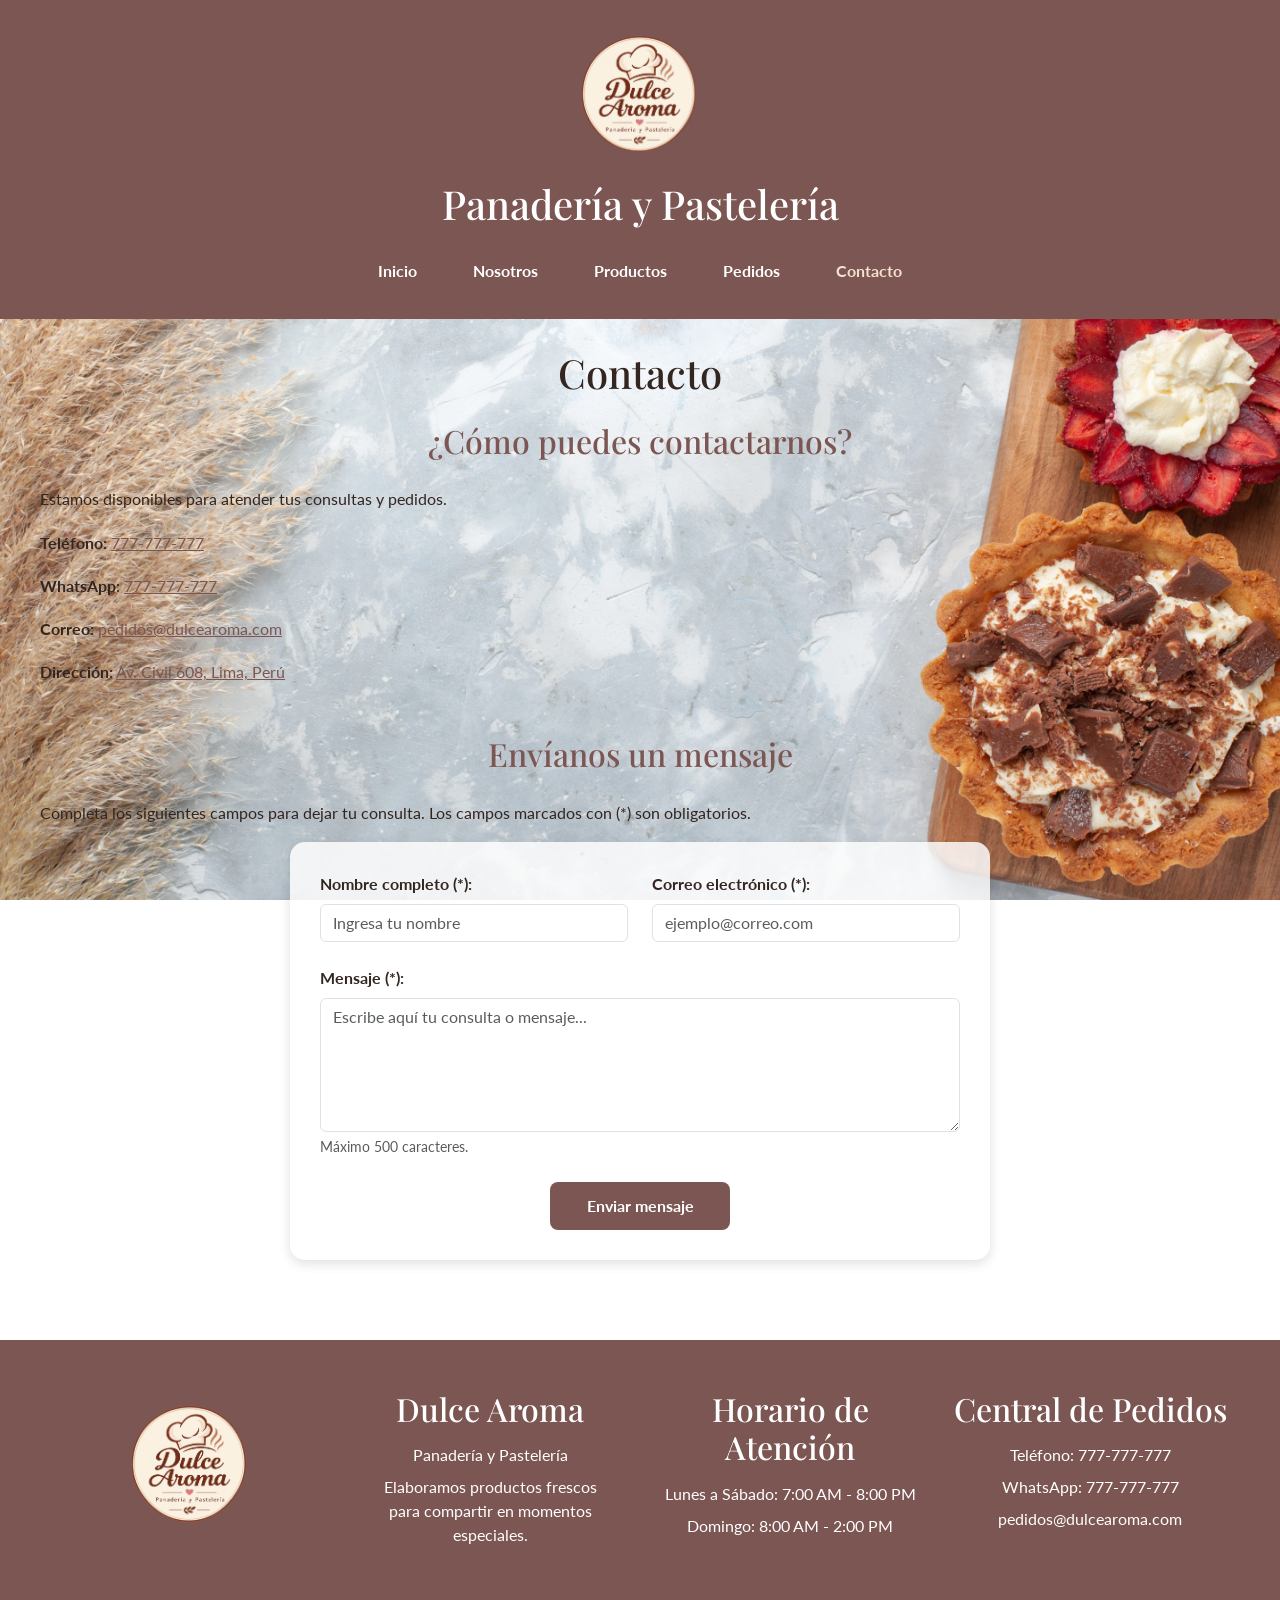
==== commit 26f05de5: "actualizacion 5" ====
--- a/contacto.html
+++ b/contacto.html
@@ -1,4 +1,3 @@
-
 <!DOCTYPE html>
 <html lang="es">
 
@@ -26,6 +25,11 @@
 
 <body>
 
+    <!-- ENLACE PARA SALTAR AL CONTENIDO PRINCIPAL -->
+    <a href="#contenidoPrincipal" class="visually-hidden-focusable">
+        Saltar al contenido principal
+    </a>
+
     <!-- HEADER -->
     <header>
 
@@ -34,7 +38,8 @@
         <h1>Panadería y Pastelería</h1>
 
         <!-- MENÚ RESPONSIVE BOOTSTRAP -->
-        <nav class="navbar navbar-expand-lg navbar-dark">
+        <nav class="navbar navbar-expand-lg navbar-dark"
+            aria-label="Navegación principal">
 
             <div class="container-fluid justify-content-start">
 
@@ -43,7 +48,7 @@
                     data-bs-target="#menuPrincipal"
                     aria-controls="menuPrincipal"
                     aria-expanded="false"
-                    aria-label="Abrir menú de navegación">
+                    aria-label="Abrir o cerrar el menú de navegación">
 
                     <span class="navbar-toggler-icon"></span>
 
@@ -85,22 +90,27 @@
 
     </header>
 
-
     <!-- CONTENIDO PRINCIPAL -->
-    <main>
-
-        <h1>Contacto</h1>
+    <main id="contenidoPrincipal" tabindex="-1">
+
+        <h1 id="tituloContacto">Contacto</h1>
 
         <!-- INFORMACIÓN DE CONTACTO -->
-        <section>
-
-            <h2>¿Cómo puedes contactarnos?</h2>
-
-            <p>Estamos disponibles para atender tus consultas y pedidos.</p>
+        <section aria-labelledby="tituloInformacion">
+
+            <h2 id="tituloInformacion">
+                ¿Cómo puedes contactarnos?
+            </h2>
+
+            <p>
+                Estamos disponibles para atender tus consultas y pedidos.
+            </p>
 
             <p>
                 <strong>Teléfono:</strong>
-                <a href="tel:+51777777777">777-777-777</a>
+                <a href="tel:+51777777777">
+                    777-777-777
+                </a>
             </p>
 
             <p>
@@ -128,36 +138,88 @@
 
         </section>
 
-
         <!-- FORMULARIO DE CONTACTO -->
-        <section>
-
-            <h2>Envíanos un mensaje</h2>
-
-            <form>
-
-                <label for="nombre">Nombre:</label>
-
-                <input type="text" id="nombre" name="nombre">
-
-                <br><br>
-
-                <label for="correo">Correo electrónico:</label>
-
-                <input type="email" id="correo" name="correo">
-
-                <br><br>
-
-                <label for="mensaje">Mensaje:</label>
-
-                <br>
-
-                <textarea id="mensaje" name="mensaje"
-                    rows="5" cols="40"></textarea>
-
-                <br><br>
-
-                <button type="submit">Enviar mensaje</button>
+        <section aria-labelledby="tituloFormularioContacto">
+
+            <h2 id="tituloFormularioContacto">
+                Envíanos un mensaje
+            </h2>
+
+            <p>
+                Completa los siguientes campos para dejar tu consulta.
+                Los campos marcados con (*) son obligatorios.
+            </p>
+
+            <form aria-label="Formulario de contacto"
+                onsubmit="return false;">
+
+                <div class="row g-4">
+
+                    <!-- NOMBRE -->
+                    <div class="col-12 col-md-6">
+
+                        <label for="nombre" class="form-label">
+                            Nombre completo (*):
+                        </label>
+
+                        <input type="text"
+                            class="form-control"
+                            id="nombre"
+                            name="nombre"
+                            placeholder="Ingresa tu nombre"
+                            autocomplete="name"
+                            required>
+
+                    </div>
+
+                    <!-- CORREO -->
+                    <div class="col-12 col-md-6">
+
+                        <label for="correo" class="form-label">
+                            Correo electrónico (*):
+                        </label>
+
+                        <input type="email"
+                            class="form-control"
+                            id="correo"
+                            name="correo"
+                            placeholder="ejemplo@correo.com"
+                            autocomplete="email"
+                            required>
+
+                    </div>
+
+                    <!-- MENSAJE -->
+                    <div class="col-12">
+
+                        <label for="mensaje" class="form-label">
+                            Mensaje (*):
+                        </label>
+
+                        <textarea class="form-control"
+                            id="mensaje"
+                            name="mensaje"
+                            rows="5"
+                            maxlength="500"
+                            placeholder="Escribe aquí tu consulta o mensaje..."
+                            required></textarea>
+
+                        <div class="form-text">
+                            Máximo 500 caracteres.
+                        </div>
+
+                    </div>
+
+                </div>
+
+                <!-- BOTÓN -->
+                <div class="text-center mt-4">
+
+                    <button type="submit">
+                        Enviar mensaje
+                    </button>
+
+                </div>
 
             </form>
 
@@ -165,9 +227,8 @@
 
     </main>
 
-
     <!-- FOOTER RESPONSIVE BOOTSTRAP -->
-    <footer>
+    <footer aria-label="Información de Dulce Aroma">
 
         <div class="container-fluid">
 
@@ -238,7 +299,6 @@
 
     </footer>
 
-
     <!-- BOOTSTRAP JAVASCRIPT -->
     <script src="https://cdn.jsdelivr.net/npm/bootstrap@5.3.8/dist/js/bootstrap.bundle.min.js"></script>
 
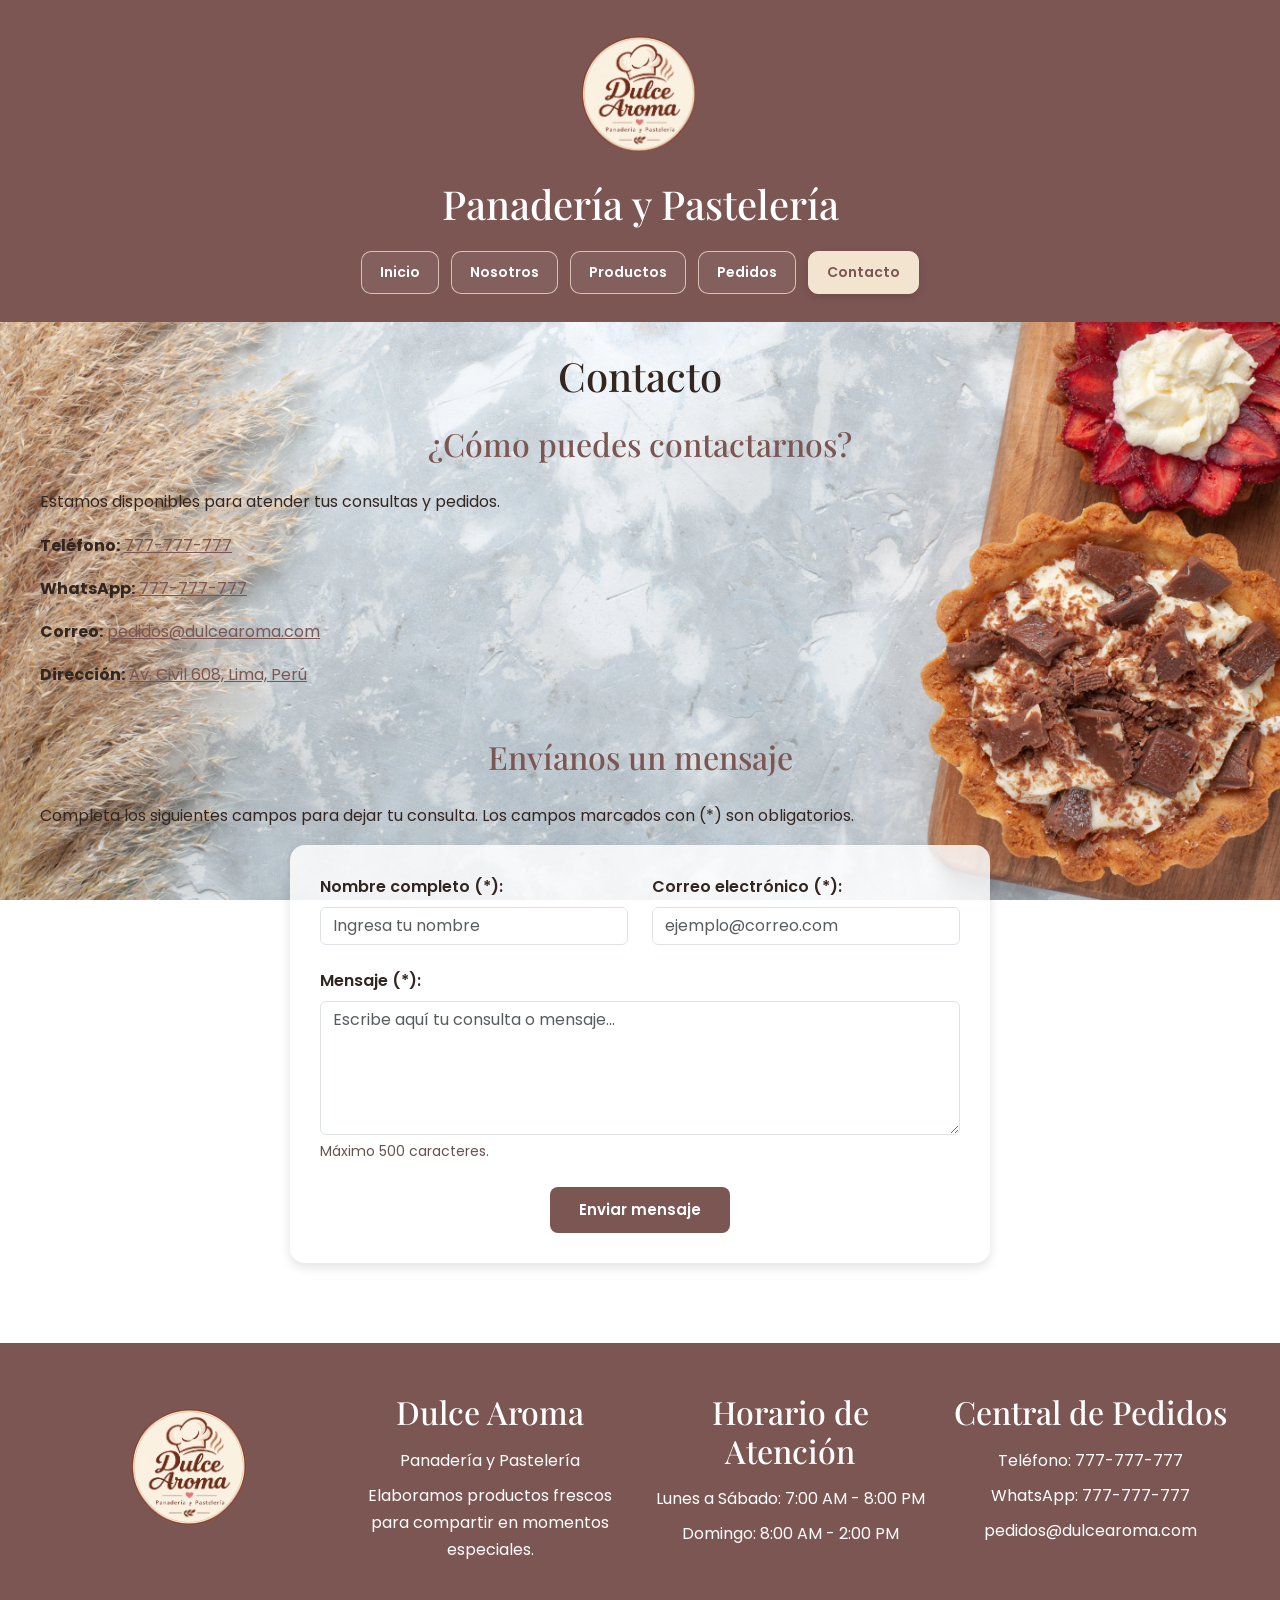
==== commit 2577af68: "actualizacion 6" ====
--- a/contacto.html
+++ b/contacto.html
@@ -18,7 +18,7 @@
     <link rel="preconnect" href="https://fonts.googleapis.com">
     <link rel="preconnect" href="https://fonts.gstatic.com" crossorigin>
 
-    <link href="https://fonts.googleapis.com/css2?family=Lato:wght@400;700&family=Playfair+Display:wght@600;700&display=swap"
+    <link href="https://fonts.googleapis.com/css2?family=Playfair+Display:wght@600;700&family=Poppins:wght@400;500;600;700&display=swap"
         rel="stylesheet">
 
 </head>
--- a/css/styles.css
+++ b/css/styles.css
@@ -7,13 +7,25 @@
     box-sizing: border-box;
 }
 
+html {
+    width: 100%;
+    overflow-x: hidden;
+    overflow-x: clip;
+}
+
 body {
+    width: 100%;
     margin: 0;
-    font-family: "Lato", sans-serif;
+    overflow-x: hidden;
+    overflow-x: clip;
+
+    font-family: "Poppins", sans-serif;
+
     background-image: url("../img/fondo4.webp");
     background-size: cover;
     background-position: center;
     background-attachment: fixed;
+
     color: #33251F;
 }
 
@@ -45,6 +57,7 @@
     max-width: 100%;
     height: auto;
     margin: 0 auto;
+
     animation: aparecerLogo 1s ease both;
 }
 
@@ -55,7 +68,7 @@
 
 
 /* =========================================================
-   3. MENÚ DE NAVEGACIÓN
+   3. MENÚ DE NAVEGACIÓN - BOOTSTRAP
 ========================================================= */
 
 header .navbar {
@@ -76,38 +89,44 @@
 }
 
 header .navbar-nav {
-    gap: 20px;
-}
-
-header .navbar .nav-link {
+    gap: 12px;
+}
+
+header .navbar.navbar-dark .navbar-nav .nav-link {
+    display: flex;
+    justify-content: center;
+    align-items: center;
+
+    min-height: 43px;
+    padding: 9px 18px;
+    margin: 0;
+
+    border: 1px solid rgba(243, 228, 208, 0.75);
+    border-radius: 10px;
+
+    background-color: rgba(255, 255, 255, 0.06);
+
     color: #FFFFFF;
-    font-weight: 700;
-    margin: 0 10px;
-    transition: color 0.3s ease;
-}
-
-header .navbar .nav-link:hover,
-header .navbar .nav-link.active {
-    color: #F3E4D0;
-}
-
-/* Navegación HTML antigua */
-
-header nav:not(.navbar) {
-    margin-top: 15px;
-}
-
-header nav:not(.navbar) a {
-    display: inline-block;
-    color: #FFFFFF;
+
+    font-family: "Poppins", sans-serif;
+    font-size: 14px;
+    font-weight: 600;
+
     text-decoration: none;
-    margin: 0 20px;
-    font-weight: 700;
-    transition: color 0.3s ease;
-}
-
-header nav:not(.navbar) a:hover {
-    color: #F3E4D0;
+
+    transition:
+        background-color 0.3s ease,
+        color 0.3s ease,
+        border-color 0.3s ease,
+        box-shadow 0.3s ease;
+}
+
+header .navbar.navbar-dark .navbar-nav .nav-link.active {
+    background-color: #F3E4D0;
+    border-color: #F3E4D0;
+    color: #7C5653;
+
+    box-shadow: 0 3px 8px rgba(0, 0, 0, 0.12);
 }
 
 
@@ -122,15 +141,16 @@
     padding: 30px 40px;
 }
 
-main > h1 {
+main h1 {
     text-align: center;
     color: #33251F;
     margin-bottom: 25px;
+
     animation: aparecerTitulo 0.8s ease both;
 }
 
 main > p {
-    line-height: 1.6;
+    line-height: 1.7;
 }
 
 
@@ -140,51 +160,40 @@
 
 .slider {
     position: relative;
+
     width: 100vw;
     height: 700px;
+
     margin-left: calc(50% - 50vw);
     margin-bottom: 70px;
+
     overflow: hidden;
 }
 
 .imagenes {
     display: flex;
+
     width: 400%;
     height: 100%;
+
     animation: cambiar 20s infinite;
     will-change: transform;
 }
 
 .imagenes img {
     display: block;
+
     flex: 0 0 25%;
     width: 25%;
     height: 100%;
+
+    max-width: none;
+
     object-fit: cover;
 }
 
-/* Animación 1: movimiento automático del carrusel */
-
-@keyframes cambiar {
-    0%, 20% {
-        transform: translateX(0);
-    }
-
-    25%, 45% {
-        transform: translateX(-25%);
-    }
-
-    50%, 70% {
-        transform: translateX(-50%);
-    }
-
-    75%, 95% {
-        transform: translateX(-75%);
-    }
-
-    100% {
-        transform: translateX(0);
-    }
+.slider > button {
+    z-index: 2;
 }
 
 
@@ -195,21 +204,44 @@
 .categorias {
     display: block;
     width: 100%;
+
     margin-bottom: 70px;
 }
 
 .categorias > h2 {
     text-align: center;
     color: #7C5653;
+
     margin-bottom: 35px;
 }
 
 .categorias article {
+    min-width: 0;
+
     background-color: transparent;
+
     padding: 0 12px;
     margin: 0;
+
     text-align: center;
+
     animation: aparecerCategoria 0.8s ease both;
+
+    transition:
+        transform 0.3s ease,
+        filter 0.3s ease;
+}
+
+.categorias article:nth-of-type(2) {
+    animation-delay: 0.10s;
+}
+
+.categorias article:nth-of-type(3) {
+    animation-delay: 0.20s;
+}
+
+.categorias article:nth-of-type(4) {
+    animation-delay: 0.30s;
 }
 
 .categorias article h3 {
@@ -219,21 +251,33 @@
 
 .categorias article img {
     display: block;
+
     width: 100%;
     height: 280px;
+
     object-fit: cover;
+
     border-radius: 15px;
+
     box-shadow: 0 4px 10px rgba(0, 0, 0, 0.20);
-    transition: transform 0.4s ease;
-}
-
-.categorias article img:hover {
-    transform: scale(1.04);
+
+    transition:
+        transform 0.4s ease,
+        filter 0.4s ease;
 }
 
 .categorias article p {
     margin-top: 18px;
-    line-height: 1.5;
+    line-height: 1.7;
+}
+
+.categorias article a {
+    font-family: "Poppins", sans-serif;
+
+    transition:
+        background-color 0.3s ease,
+        color 0.3s ease,
+        transform 0.3s ease;
 }
 
 
@@ -260,10 +304,30 @@
 
 .nosotros-bloque {
     display: block;
+
     width: 100%;
     max-width: 1200px;
+
     margin: 0 auto 70px;
     padding: 30px;
+
+    animation: deslizarBloque 0.9s ease both;
+}
+
+.nosotros-bloque:nth-of-type(3) {
+    animation-delay: 0.10s;
+}
+
+.nosotros-bloque:nth-of-type(4) {
+    animation-delay: 0.20s;
+}
+
+.nosotros-bloque:nth-of-type(5) {
+    animation-delay: 0.30s;
+}
+
+.nosotros-bloque:nth-of-type(6) {
+    animation-delay: 0.40s;
 }
 
 .nosotros-texto {
@@ -277,21 +341,26 @@
 
 .nosotros-texto p {
     font-size: 18px;
-    line-height: 1.6;
+    line-height: 1.7;
 }
 
 .nosotros-texto ul {
     line-height: 1.8;
 }
 
+/* Imágenes de Nosotros */
+
 .nosotros-imagen img {
     display: block;
+
     width: 100%;
     height: 350px;
+
     object-fit: cover;
+
     border-radius: 20px;
-    box-shadow: 0 4px 12px rgba(0, 0, 0, 0.20);
-    animation: aparecerImagen 1s ease both;
+
+    animation: aparecerImagen 1s ease;
 }
 
 
@@ -301,8 +370,10 @@
 
 .producto-categoria {
     display: block;
+
     width: 100%;
     max-width: 1200px;
+
     margin: 0 auto 70px;
     padding: 30px;
 }
@@ -323,43 +394,62 @@
 .producto-texto li {
     font-size: 18px;
     margin-bottom: 10px;
-    line-height: 1.5;
-}
-
-/*
-   IMPORTANTE:
-   No establecer width aquí.
-   Bootstrap controla el ancho de .col-md-6.
-*/
+    line-height: 1.7;
+}
+
+/* Bootstrap controla el ancho mediante .col-md-6 */
 
 .producto-imagen {
     display: flex;
+
     justify-content: center;
     align-items: center;
+
     min-width: 0;
     padding: 15px;
 }
 
-/* Marco de la imagen */
+/* Imágenes de Productos */
 
 .producto-imagen img {
     display: block;
+
     width: 100%;
     max-width: 480px;
+
     height: auto;
     max-height: 300px;
+
     padding: 8px;
+
     object-fit: contain;
     object-position: center;
+
     background-color: rgba(255, 255, 255, 0.55);
+
     border-radius: 15px;
+
+    animation: aparecerImagen 1s ease;
+}
+
+
+/* =========================================================
+   10. SOMBREADO UNIFICADO DE IMÁGENES
+========================================================= */
+
+.nosotros-imagen img,
+.producto-imagen img {
+
     box-shadow: 0 4px 12px rgba(0, 0, 0, 0.20);
-    animation: aparecerImagen 1s ease both;
-}
-
-
-/* =========================================================
-   10. PEDIDOS Y CONTACTO
+
+    transition:
+        transform 0.4s ease,
+        box-shadow 0.4s ease;
+}
+
+
+/* =========================================================
+   11. PEDIDOS Y CONTACTO
 ========================================================= */
 
 main > section {
@@ -377,17 +467,26 @@
 main form {
     width: 100%;
     max-width: 700px;
+
     margin: 0 auto;
     padding: 30px;
+
     background-color: rgba(255, 255, 255, 0.82);
+
     border-radius: 15px;
+
     box-shadow: 0 4px 12px rgba(0, 0, 0, 0.12);
+
+    animation: entradaFormulario 0.8s ease both;
 }
 
 main form label {
     display: inline-block;
+
     margin-bottom: 8px;
-    font-weight: 700;
+
+    font-family: "Poppins", sans-serif;
+    font-weight: 600;
 }
 
 main form input,
@@ -395,11 +494,14 @@
 main form textarea {
     width: 100%;
     max-width: 100%;
+
     padding: 10px;
+
     border: 1px solid #B9A29A;
     border-radius: 7px;
-    font-family: "Lato", sans-serif;
-    font-size: 16px;
+
+    font-family: "Poppins", sans-serif;
+    font-size: 15px;
 }
 
 main form textarea {
@@ -410,39 +512,59 @@
 main form select:focus,
 main form textarea:focus {
     outline: none;
+
     border-color: #7C5653;
+
     box-shadow: 0 0 0 3px rgba(124, 86, 83, 0.15);
 }
 
-/* Botones */
+main form .form-text {
+    color: #66534D;
+    margin-top: 6px;
+}
+
+.pedido-seccion + .pedido-seccion {
+    margin-top: 30px;
+    padding-top: 25px;
+
+    border-top: 1px solid rgba(124, 86, 83, 0.25);
+}
+
+.pedido-seccion h2 {
+    color: #7C5653;
+    text-align: center;
+
+    margin-bottom: 25px;
+}
 
 main form button,
 main form .btn-pedido {
     display: block;
+
     width: fit-content;
     min-width: 180px;
+
     margin: 25px auto 0;
     padding: 12px 25px;
+
     border: none;
     border-radius: 8px;
+
     background-color: #7C5653;
     color: #FFFFFF;
-    font-family: "Lato", sans-serif;
-    font-size: 16px;
-    font-weight: 700;
+
+    font-family: "Poppins", sans-serif;
+    font-size: 15px;
+    font-weight: 600;
+
     cursor: pointer;
-    transition: background-color 0.3s ease,
-                transform 0.3s ease;
-}
-
-main form button:hover,
-main form .btn-pedido:hover {
-    background-color: #5E3E3B;
-    color: #FFFFFF;
-    animation: resaltarBoton 0.3s ease forwards;
-}
-
-/* Información de contacto */
+
+    transition:
+        background-color 0.3s ease,
+        color 0.3s ease,
+        transform 0.3s ease,
+        box-shadow 0.3s ease;
+}
 
 main > section p {
     line-height: 1.7;
@@ -451,6 +573,8 @@
 main > section a {
     color: #7C5653;
     overflow-wrap: anywhere;
+
+    transition: color 0.3s ease;
 }
 
 main > section a:hover {
@@ -459,14 +583,17 @@
 
 
 /* =========================================================
-   11. FOOTER
+   12. FOOTER
 ========================================================= */
 
 footer {
     display: block;
-    width: 100%;
+
+    width: 100%;
+
     background-color: #7C5653;
     color: #FFFFFF;
+
     padding: 50px 40px;
 }
 
@@ -478,20 +605,25 @@
 
 footer p {
     margin: 8px 0;
-    line-height: 1.5;
+    line-height: 1.7;
 }
 
 footer img {
     display: block;
+
     width: 150px;
     height: auto;
+
     margin: 0 auto;
 }
 
 footer a {
     color: #FFFFFF;
+
     text-decoration: none;
     overflow-wrap: anywhere;
+
+    transition: color 0.3s ease;
 }
 
 footer a:hover {
@@ -503,28 +635,40 @@
     text-align: center;
 }
 
-/* Compatibilidad con el footer antiguo de Contacto */
-
-footer:not(:has(.container-fluid)) {
-    display: grid;
-    grid-template-columns: repeat(4, minmax(0, 1fr));
-    align-items: center;
-    gap: 30px;
-}
-
-footer:not(:has(.container-fluid)) > div {
-    min-width: 0;
-    text-align: center;
-}
-
-
-/* =========================================================
-   12. ANIMACIONES ADICIONALES
-========================================================= */
+
+/* =========================================================
+   13. ANIMACIONES CSS
+========================================================= */
+
+/* Animación 1: movimiento del carrusel */
+
+@keyframes cambiar {
+
+    0%, 20% {
+        transform: translateX(0);
+    }
+
+    25%, 45% {
+        transform: translateX(-25%);
+    }
+
+    50%, 70% {
+        transform: translateX(-50%);
+    }
+
+    75%, 95% {
+        transform: translateX(-75%);
+    }
+
+    100% {
+        transform: translateX(0);
+    }
+}
 
 /* Animación 2: aparición del logotipo */
 
 @keyframes aparecerLogo {
+
     from {
         opacity: 0;
         transform: translateY(-20px);
@@ -539,6 +683,7 @@
 /* Animación 3: aparición de los títulos */
 
 @keyframes aparecerTitulo {
+
     from {
         opacity: 0;
         transform: translateY(20px);
@@ -553,6 +698,7 @@
 /* Animación 4: aparición de las categorías */
 
 @keyframes aparecerCategoria {
+
     from {
         opacity: 0;
         transform: translateY(25px);
@@ -567,6 +713,7 @@
 /* Animación 5: aparición de las imágenes */
 
 @keyframes aparecerImagen {
+
     from {
         opacity: 0;
         transform: scale(0.96);
@@ -581,6 +728,7 @@
 /* Animación 6: movimiento del botón */
 
 @keyframes resaltarBoton {
+
     from {
         transform: translateY(0);
     }
@@ -590,9 +738,152 @@
     }
 }
 
-
-/* =========================================================
-   13. RESPONSIVE - TABLETS
+/* Animación 7: desplazamiento de los bloques de Nosotros */
+
+@keyframes deslizarBloque {
+
+    from {
+        opacity: 0;
+        transform: translateX(-25px);
+    }
+
+    to {
+        opacity: 1;
+        transform: translateX(0);
+    }
+}
+
+/* Animación 8: aparición del formulario */
+
+@keyframes entradaFormulario {
+
+    from {
+        opacity: 0;
+        transform: translateY(25px);
+    }
+
+    to {
+        opacity: 1;
+        transform: translateY(0);
+    }
+}
+
+/* Animación 9: elevación de las tarjetas de categorías */
+
+@keyframes elevarCategoria {
+
+    from {
+        transform: translateY(0);
+        filter: drop-shadow(0 0 0 rgba(0, 0, 0, 0));
+    }
+
+    to {
+        transform: translateY(-6px);
+        filter: drop-shadow(0 6px 8px rgba(0, 0, 0, 0.18));
+    }
+}
+
+/* Animación 10: movimiento de los botones del menú */
+
+@keyframes animacionMenu {
+
+    0% {
+        transform: translateY(0) scale(1);
+    }
+
+    65% {
+        transform: translateY(-4px) scale(1.04);
+    }
+
+    100% {
+        transform: translateY(-2px) scale(1.02);
+    }
+}
+
+
+/* =========================================================
+   14. EFECTOS INTERACTIVOS
+========================================================= */
+
+@media (hover: hover) and (pointer: fine) {
+
+    /* Animación del menú */
+
+    header .navbar.navbar-dark .navbar-nav .nav-link:hover {
+        background-color: #F3E4D0;
+        border-color: #F3E4D0;
+        color: #7C5653;
+
+        animation: animacionMenu 0.3s ease both;
+
+        box-shadow: 0 5px 12px rgba(0, 0, 0, 0.18);
+    }
+
+    /* Elevación de las categorías */
+
+    .categorias article:hover {
+        animation: elevarCategoria 0.35s ease both;
+    }
+
+    /* Zoom de las imágenes de las categorías */
+
+    .categorias article img:hover {
+        transform: scale(1.04);
+        filter: brightness(1.04);
+    }
+
+    /* Sombreado y movimiento compartido de imágenes */
+
+    .nosotros-imagen img:hover,
+    .producto-imagen img:hover {
+
+        transform: translateY(-3px) scale(1.02);
+
+        box-shadow: 0 10px 20px rgba(0, 0, 0, 0.25);
+    }
+
+    /* Efecto de los enlaces de categoría */
+
+    .categorias article a:hover {
+        transform: translateY(-2px);
+    }
+
+    /* Efecto de los botones de formularios */
+
+    main form button:hover,
+    main form .btn-pedido:hover {
+        background-color: #5E3E3B;
+        color: #FFFFFF;
+
+        animation: resaltarBoton 0.3s ease both;
+
+        box-shadow: 0 4px 10px rgba(0, 0, 0, 0.18);
+    }
+
+}
+
+
+/* =========================================================
+   15. ACCESIBILIDAD Y FOCUS
+========================================================= */
+
+a:focus-visible,
+button:focus-visible,
+input:focus-visible,
+select:focus-visible,
+textarea:focus-visible {
+    outline: 3px solid #C18C55;
+    outline-offset: 3px;
+}
+
+main:focus-visible {
+    outline: 3px solid #C18C55;
+    outline-offset: 3px;
+}
+
+
+/* =========================================================
+   16. RESPONSIVE - TABLETS
 ========================================================= */
 
 @media (max-width: 1024px) {
@@ -621,11 +912,12 @@
     footer {
         padding: 40px 25px;
     }
-}
-
-
-/* =========================================================
-   14. RESPONSIVE - MENÚ
+
+}
+
+
+/* =========================================================
+   17. RESPONSIVE - MENÚ
 ========================================================= */
 
 @media (max-width: 991.98px) {
@@ -640,30 +932,29 @@
     }
 
     header .navbar-nav {
-        gap: 5px;
+        align-items: flex-start;
+        gap: 9px;
         padding-top: 15px;
     }
 
-    header .navbar .nav-link {
+    header .navbar .nav-item {
+        width: 100%;
+    }
+
+    header .navbar.navbar-dark .navbar-nav .nav-link {
+        width: 100%;
+        max-width: 260px;
+        justify-content: flex-start;
+
         margin: 0;
-        padding: 8px 5px;
-    }
-
-    header nav:not(.navbar) {
-        display: flex;
-        flex-direction: column;
-        align-items: center;
-        gap: 12px;
-    }
-
-    header nav:not(.navbar) a {
-        margin: 0;
-    }
-}
-
-
-/* =========================================================
-   15. RESPONSIVE - CELULARES
+        padding: 9px 15px;
+    }
+
+}
+
+
+/* =========================================================
+   18. RESPONSIVE - CELULARES
 ========================================================= */
 
 @media (max-width: 768px) {
@@ -688,19 +979,15 @@
         padding: 20px;
     }
 
-    main > h1 {
+    main h1 {
         font-size: 28px;
     }
-
-    /* Carrusel */
 
     .slider {
         height: 400px;
         margin-bottom: 50px;
     }
 
-    /* Categorías */
-
     .categorias {
         margin-bottom: 50px;
     }
@@ -708,8 +995,6 @@
     .categorias article img {
         height: 300px;
     }
-
-    /* Nosotros */
 
     .nosotros-bloque {
         padding: 15px;
@@ -732,8 +1017,6 @@
         height: 300px;
     }
 
-    /* Productos */
-
     .producto-categoria {
         padding: 15px;
         margin-bottom: 45px;
@@ -756,14 +1039,10 @@
         max-height: 250px;
     }
 
-    /* Formularios */
-
     main form {
         padding: 20px;
     }
 
-    /* Footer */
-
     footer {
         padding: 40px 20px;
     }
@@ -776,17 +1055,11 @@
         text-align: center;
     }
 
-    /* Footer antiguo */
-
-    footer:not(:has(.container-fluid)) {
-        grid-template-columns: 1fr;
-        gap: 25px;
-    }
-}
-
-
-/* =========================================================
-   16. ACCESIBILIDAD
+}
+
+
+/* =========================================================
+   19. ACCESIBILIDAD - MOVIMIENTO REDUCIDO
 ========================================================= */
 
 @media (prefers-reduced-motion: reduce) {
@@ -794,9 +1067,14 @@
     *:not(.imagenes),
     *:not(.imagenes)::before,
     *:not(.imagenes)::after {
+
         scroll-behavior: auto !important;
+
         animation-duration: 0.01ms !important;
         animation-iteration-count: 1 !important;
+        animation-delay: 0s !important;
+
         transition-duration: 0.01ms !important;
     }
-}
+
+}
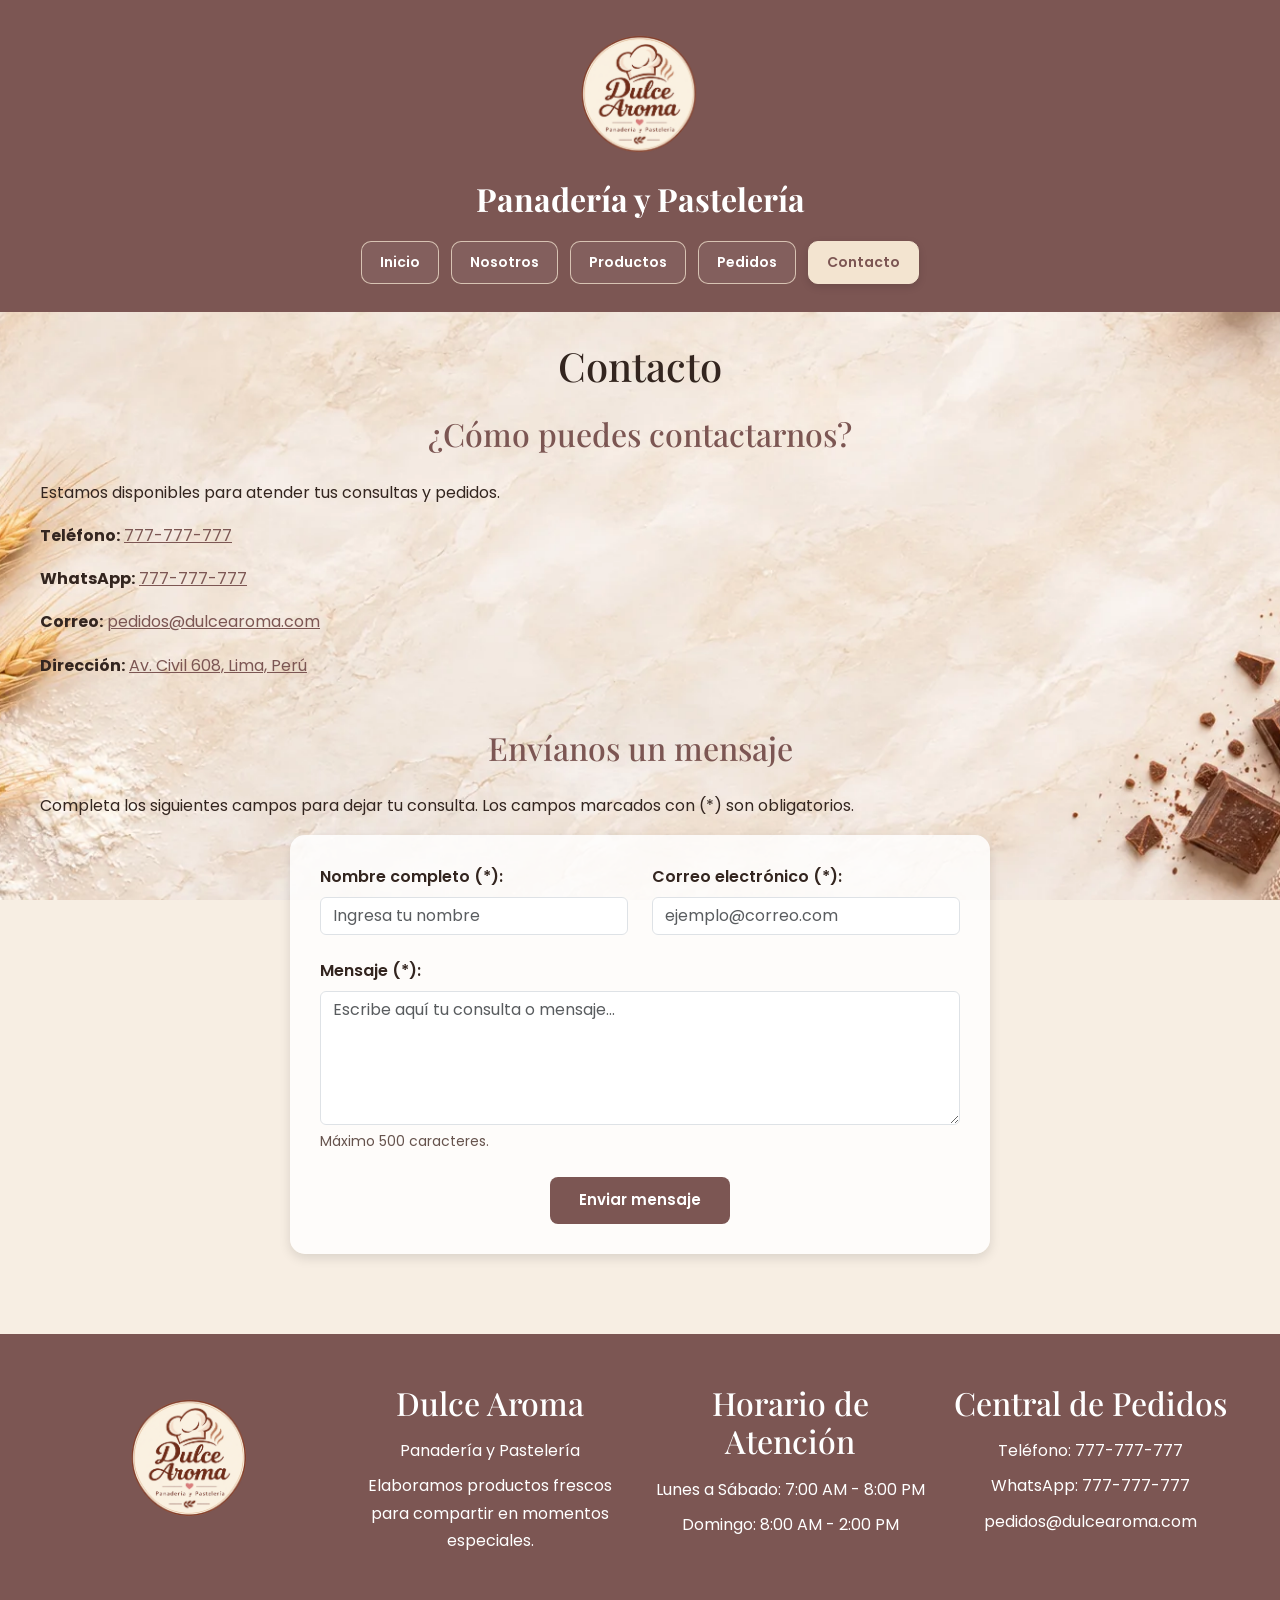
==== commit 67bbdef5: "actualizacion 8" ====
--- a/contacto.html
+++ b/contacto.html
@@ -7,6 +7,8 @@
 
     <title>Contacto | Dulce Aroma</title>
 
+    <meta name="description" content="Encuentra los medios de contacto de Dulce Aroma y utiliza el formulario para dejar una consulta.">
+
     <!-- Bootstrap 5.3.8 -->
     <link href="https://cdn.jsdelivr.net/npm/bootstrap@5.3.8/dist/css/bootstrap.min.css"
         rel="stylesheet">
@@ -25,17 +27,20 @@
 
 <body>
 
-    <!-- ENLACE PARA SALTAR AL CONTENIDO PRINCIPAL -->
+    <!-- ENLACE PARA SALTAR AL CONTENIDO -->
     <a href="#contenidoPrincipal" class="visually-hidden-focusable">
         Saltar al contenido principal
     </a>
 
+
     <!-- HEADER -->
     <header>
 
-        <img src="img/logo.webp" alt="Logotipo de Dulce Aroma">
-
-        <h1>Panadería y Pastelería</h1>
+        <img src="img/logo.webp"
+            alt="Logotipo de Dulce Aroma">
+
+        <p class="header-subtitle">Panadería y Pastelería</p>
+
 
         <!-- MENÚ RESPONSIVE BOOTSTRAP -->
         <nav class="navbar navbar-expand-lg navbar-dark"
@@ -43,7 +48,8 @@
 
             <div class="container-fluid justify-content-start">
 
-                <button class="navbar-toggler" type="button"
+                <button class="navbar-toggler"
+                    type="button"
                     data-bs-toggle="collapse"
                     data-bs-target="#menuPrincipal"
                     aria-controls="menuPrincipal"
@@ -54,30 +60,42 @@
 
                 </button>
 
+
                 <div class="collapse navbar-collapse justify-content-center"
                     id="menuPrincipal">
 
                     <ul class="navbar-nav">
 
                         <li class="nav-item">
-                            <a class="nav-link" href="index.html">Inicio</a>
-                        </li>
-
-                        <li class="nav-item">
-                            <a class="nav-link" href="nosotros.html">Nosotros</a>
-                        </li>
-
-                        <li class="nav-item">
-                            <a class="nav-link" href="productos.html">Productos</a>
-                        </li>
-
-                        <li class="nav-item">
-                            <a class="nav-link" href="pedidos.html">Pedidos</a>
-                        </li>
-
-                        <li class="nav-item">
-                            <a class="nav-link active" href="contacto.html"
-                                aria-current="page">Contacto</a>
+                            <a class="nav-link" href="index.html">
+                                Inicio
+                            </a>
+                        </li>
+
+                        <li class="nav-item">
+                            <a class="nav-link" href="nosotros.html">
+                                Nosotros
+                            </a>
+                        </li>
+
+                        <li class="nav-item">
+                            <a class="nav-link" href="productos.html">
+                                Productos
+                            </a>
+                        </li>
+
+                        <li class="nav-item">
+                            <a class="nav-link" href="pedidos.html">
+                                Pedidos
+                            </a>
+                        </li>
+
+                        <li class="nav-item">
+                            <a class="nav-link active"
+                                href="contacto.html"
+                                aria-current="page">
+                                Contacto
+                            </a>
                         </li>
 
                     </ul>
@@ -89,11 +107,13 @@
         </nav>
 
     </header>
+
 
     <!-- CONTENIDO PRINCIPAL -->
     <main id="contenidoPrincipal" tabindex="-1">
 
         <h1 id="tituloContacto">Contacto</h1>
+
 
         <!-- INFORMACIÓN DE CONTACTO -->
         <section aria-labelledby="tituloInformacion">
@@ -116,7 +136,8 @@
             <p>
                 <strong>WhatsApp:</strong>
                 <a href="https://wa.me/51777777777"
-                    target="_blank" rel="noopener noreferrer">
+                    target="_blank"
+                    rel="noopener noreferrer">
                     777-777-777
                 </a>
             </p>
@@ -131,12 +152,14 @@
             <p>
                 <strong>Dirección:</strong>
                 <a href="https://www.google.com/maps/search/?api=1&query=Av.%20Civil%20608%2C%20Lima%2C%20Per%C3%BA"
-                    target="_blank" rel="noopener noreferrer">
+                    target="_blank"
+                    rel="noopener noreferrer">
                     Av. Civil 608, Lima, Perú
                 </a>
             </p>
 
         </section>
+
 
         <!-- FORMULARIO DE CONTACTO -->
         <section aria-labelledby="tituloFormularioContacto">
@@ -150,8 +173,10 @@
                 Los campos marcados con (*) son obligatorios.
             </p>
 
+
             <form aria-label="Formulario de contacto"
                 onsubmit="return false;">
+
 
                 <div class="row g-4">
 
@@ -172,6 +197,7 @@
 
                     </div>
 
+
                     <!-- CORREO -->
                     <div class="col-12 col-md-6">
 
@@ -189,6 +215,7 @@
 
                     </div>
 
+
                     <!-- MENSAJE -->
                     <div class="col-12">
 
@@ -212,6 +239,7 @@
 
                 </div>
 
+
                 <!-- BOTÓN -->
                 <div class="text-center mt-4">
 
@@ -227,21 +255,25 @@
 
     </main>
 
-    <!-- FOOTER RESPONSIVE BOOTSTRAP -->
+
+    <!-- FOOTER -->
     <footer aria-label="Información de Dulce Aroma">
 
         <div class="container-fluid">
 
             <div class="row g-4">
 
-                <!-- LOGOTIPO -->
+
                 <div class="col-12 col-sm-6 col-lg-3 footer-col">
 
-                    <img src="img/logo.webp" alt="Logotipo de Dulce Aroma">
-
-                </div>
-
-                <!-- DESCRIPCIÓN -->
+                    <img src="img/logo.webp"
+                        alt="Logotipo de Dulce Aroma"
+                        loading="lazy"
+                        decoding="async">
+
+                </div>
+
+
                 <div class="col-12 col-sm-6 col-lg-3 footer-col">
 
                     <h2>Dulce Aroma</h2>
@@ -256,7 +288,7 @@
 
                 </div>
 
-                <!-- HORARIOS -->
+
                 <div class="col-12 col-sm-6 col-lg-3 footer-col">
 
                     <h2>Horario de Atención</h2>
@@ -267,20 +299,23 @@
 
                 </div>
 
-                <!-- CONTACTO -->
+
                 <div class="col-12 col-sm-6 col-lg-3 footer-col">
 
                     <h2>Central de Pedidos</h2>
 
                     <p>
                         Teléfono:
-                        <a href="tel:+51777777777">777-777-777</a>
+                        <a href="tel:+51777777777">
+                            777-777-777
+                        </a>
                     </p>
 
                     <p>
                         WhatsApp:
                         <a href="https://wa.me/51777777777"
-                            target="_blank" rel="noopener noreferrer">
+                            target="_blank"
+                            rel="noopener noreferrer">
                             777-777-777
                         </a>
                     </p>
@@ -293,14 +328,16 @@
 
                 </div>
 
+
             </div>
 
         </div>
 
     </footer>
+
 
     <!-- BOOTSTRAP JAVASCRIPT -->
     <script src="https://cdn.jsdelivr.net/npm/bootstrap@5.3.8/dist/js/bootstrap.bundle.min.js"></script>
 
 </body>
-</html>
+</html>
--- a/css/styles.css
+++ b/css/styles.css
@@ -21,9 +21,12 @@
 
     font-family: "Poppins", sans-serif;
 
-    background-image: url("../img/fondo4.webp");
+    /* Fondo artesanal optimizado */
+    background-color: #F7EEE3;
+    background-image: url("../img/fondo5.webp");
     background-size: cover;
     background-position: center;
+    background-repeat: no-repeat;
     background-attachment: fixed;
 
     color: #33251F;
@@ -61,8 +64,21 @@
     animation: aparecerLogo 1s ease both;
 }
 
+/* Título principal de Inicio */
+
 header h1 {
     color: #FFFFFF;
+    margin: 10px 0 5px;
+}
+
+/* Subtítulo del encabezado en las demás páginas */
+
+header .header-subtitle {
+    color: #FFFFFF;
+    font-family: "Playfair Display", serif;
+    font-size: 2em;
+    font-weight: 700;
+    line-height: 1.2;
     margin: 10px 0 5px;
 }
 
@@ -105,7 +121,6 @@
     border-radius: 10px;
 
     background-color: rgba(255, 255, 255, 0.06);
-
     color: #FFFFFF;
 
     font-family: "Poppins", sans-serif;
@@ -837,7 +852,7 @@
     .nosotros-imagen img:hover,
     .producto-imagen img:hover {
 
-        transform: translateY(-3px) scale(1.02);
+        transform: translateY(-6px) scale(1.02);
 
         box-shadow: 0 10px 20px rgba(0, 0, 0, 0.25);
     }
@@ -971,7 +986,8 @@
         width: 120px;
     }
 
-    header h1 {
+    header h1,
+    header .header-subtitle {
         font-size: 24px;
     }
 
